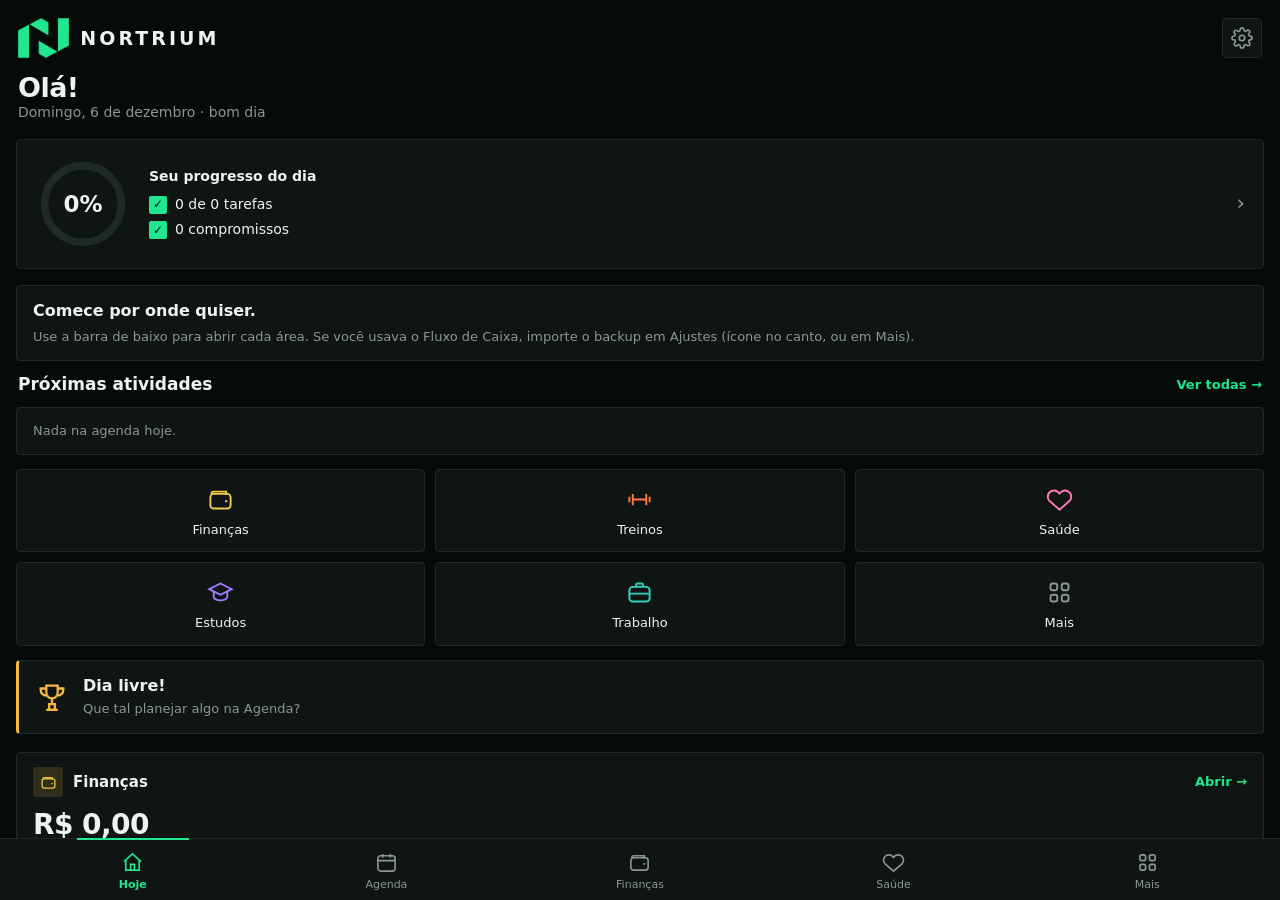
==== index.html @ 20968aa8 "Add files via upload" ====
<!DOCTYPE html>
<html lang="pt-BR">
<head>
<meta charset="utf-8">
<meta http-equiv="Content-Security-Policy" content="default-src 'self' data: gap: blob: https://ssl.gstatic.com 'unsafe-eval'; style-src 'self' 'unsafe-inline'; media-src *; img-src 'self' data: content:;">
<meta name="viewport" content="width=device-width,initial-scale=1,maximum-scale=1,user-scalable=no,viewport-fit=cover">
<meta name="color-scheme" content="light dark">
<title>NORTRIUM</title>
<meta name="theme-color" content="#0A0E0D">
<meta name="mobile-web-app-capable" content="yes">
<meta name="apple-mobile-web-app-capable" content="yes">
<meta name="apple-mobile-web-app-status-bar-style" content="black-translucent">
<meta name="apple-mobile-web-app-title" content="NORTRIUM">
<link rel="manifest" href="manifest.webmanifest">
<link rel="apple-touch-icon" href="icons/apple-touch-icon.png">
<link rel="icon" type="image/png" href="icons/icon-192.png">
<link rel="stylesheet" href="css/app.css">
</head>
<body data-mod="hoje">
<div id="app">
  <header class="top">
    <span class="ti" id="ticon"></span>
    <div class="tt"><small class="wm2">NORTRIUM</small><h1 id="titulo">Hoje</h1></div>
    <button id="cfg" class="ib" aria-label="Ajustes">
      <svg viewBox="0 0 24 24" width="22" height="22" fill="none" stroke="currentColor" stroke-width="1.8" stroke-linecap="round" stroke-linejoin="round"><circle cx="12" cy="12" r="3"/><path d="M19.4 15a1.7 1.7 0 0 0 .3 1.8l.1.1a2 2 0 1 1-2.8 2.8l-.1-.1a1.7 1.7 0 0 0-1.8-.3 1.7 1.7 0 0 0-1 1.5V21a2 2 0 1 1-4 0v-.1a1.7 1.7 0 0 0-1.1-1.5 1.7 1.7 0 0 0-1.8.3l-.1.1a2 2 0 1 1-2.8-2.8l.1-.1a1.7 1.7 0 0 0 .3-1.8 1.7 1.7 0 0 0-1.5-1H3a2 2 0 1 1 0-4h.1a1.7 1.7 0 0 0 1.5-1.1 1.7 1.7 0 0 0-.3-1.8l-.1-.1a2 2 0 1 1 2.8-2.8l.1.1a1.7 1.7 0 0 0 1.8.3H9a1.7 1.7 0 0 0 1-1.5V3a2 2 0 1 1 4 0v.1a1.7 1.7 0 0 0 1 1.5 1.7 1.7 0 0 0 1.8-.3l.1-.1a2 2 0 1 1 2.8 2.8l-.1.1a1.7 1.7 0 0 0-.3 1.8V9a1.7 1.7 0 0 0 1.5 1H21a2 2 0 1 1 0 4h-.1a1.7 1.7 0 0 0-1.5 1z"/></svg>
    </button>
  </header>
  <main id="main"></main>
</div>
<button id="fab" hidden aria-label="Adicionar">+</button>
<nav class="bot" id="nav"></nav>
<input type="file" id="file" accept=".json,application/json" hidden>
<script src="js/core.js"></script>
<script src="js/financas.js"></script>
<script src="js/fin-extras.js"></script>
<script src="js/agenda.js"></script>
<script src="js/treinos.js"></script>
<script src="js/saude.js"></script>
<script src="js/estudos.js"></script>
<script src="js/curso.js"></script>
<script src="js/trabalho.js"></script>
<script src="js/hoje.js"></script>
<script src="js/notificacoes.js"></script>
<script src="js/widget.js"></script>
<script src="js/app.js"></script>
<script src="js/pwa.js"></script>
</body>
</html>
---- css/app.css ----
/* NORTRIUM — visual minimalista: superfícies chapadas, cantos retos, sem degradês nem brilhos */
:root{
  --bg:#F2F6F4;--sf:#FFFFFF;--sf2:#F7FAF8;--ink:#0D1411;--mu:#66756D;--ln:#DCE5E0;--ln2:#E7EEEA;--ok:#0E9F62;--bad:#D6453A;--on:#FFFFFF;
  --g:#0FB36E;
  --warn:#D99A0B;
  --c-hoje:#0FB36E;--c-fin:#B7791F;--c-agenda:#3E7BE0;--c-treino:#E8571F;--c-estudo:#7A56E0;--c-trab:#0D9488;--c-agua:#1B97C9;--c-dieta:#D6457F;
  --cor:var(--g);--mc:var(--cor);--nav:64px;--r:4px;--r2:2px;
}
:root[data-tema="escuro"]{
  --bg:#060A08;--sf:#0E1512;--sf2:#141D19;--ink:#EEF4F0;--mu:#8A988F;--ln:#1E2A25;--ln2:#18221E;--ok:#2FE08F;--bad:#FF6B5E;--on:#04130B;
  --g:#22E58F;
  --warn:#F5B83D;
  --c-hoje:#22E58F;--c-fin:#F2C94C;--c-agenda:#6EA8FF;--c-treino:#FF7A45;--c-estudo:#A07BFF;--c-trab:#2DD4BF;--c-agua:#4CC9F0;--c-dieta:#FF7AB6;
}
/* cada módulo tem a sua cor: --mc (ícones, marcadores) e --cor (destaques: abas, botões, menu) */
body[data-mod="hoje"]{--mc:var(--c-hoje);--cor:var(--c-hoje)}
body[data-mod="fin"]{--mc:var(--c-fin);--cor:var(--c-fin)}
body[data-mod="agenda"]{--mc:var(--c-agenda);--cor:var(--c-agenda)}
body[data-mod="treino"]{--mc:var(--c-treino);--cor:var(--c-treino)}
body[data-mod="treino"][data-area="agua"]{--mc:var(--c-agua);--cor:var(--c-agua)}
body[data-mod="treino"][data-area="dieta"]{--mc:var(--c-dieta);--cor:var(--c-dieta)}
body[data-mod="estudo"]{--mc:var(--c-estudo);--cor:var(--c-estudo)}
body[data-mod="trab"]{--mc:var(--c-trab);--cor:var(--c-trab)}

*{box-sizing:border-box}
html,body{height:100%;margin:0}
body{font:16px/1.4 system-ui,Roboto,"Segoe UI",sans-serif;background:var(--bg);color:var(--ink);-webkit-tap-highlight-color:transparent;overscroll-behavior:none;-webkit-user-select:none;user-select:none}
input,textarea{-webkit-user-select:text;user-select:text}
button{font:inherit;color:inherit;cursor:pointer}
#app{display:flex;flex-direction:column;height:100%}

/* ícones e traços: pontas e quinas retas em todo o app (butt = sem prolongar, seguro para traços tracejados e arcos) */
svg *{stroke-linecap:butt;stroke-linejoin:miter}

/* topo */
.top{display:flex;align-items:center;gap:12px;padding:calc(env(safe-area-inset-top,0px) + 14px) 16px 10px;background:transparent}
.top .ti{width:38px;height:38px;flex:none;display:grid;place-items:center;border-radius:var(--r2);background:color-mix(in srgb,var(--cor) 14%,transparent);color:var(--cor)}
.top .ti svg{width:21px;height:21px;fill:none;stroke:currentColor;stroke-width:1.8}
.top .tt{flex:1;min-width:0}
.top .wm2{display:block;font-size:10px;font-weight:700;letter-spacing:.22em;color:var(--mu);line-height:1;margin-bottom:3px}
.top h1{margin:0;font-size:22px;font-weight:700;letter-spacing:-.01em;line-height:1.15}
.ib{background:var(--sf);border:1px solid var(--ln);width:40px;height:40px;padding:0;display:grid;place-items:center;border-radius:var(--r);color:var(--mu)}
body[data-mod="hoje"] .top{display:none}
main{flex:1;overflow-y:auto;padding:6px 16px calc(var(--nav) + env(safe-area-inset-bottom,0px) + 96px)}
body[data-mod="hoje"] main{padding-top:calc(env(safe-area-inset-top,0px) + 18px)}

/* navegação inferior */
nav.bot{position:fixed;left:0;right:0;bottom:0;display:grid;grid-template-columns:repeat(5,1fr);background:var(--sf);border-top:1px solid var(--ln);border-radius:0;padding:4px 6px calc(env(safe-area-inset-bottom,0px) + 2px);z-index:20}
nav.bot button{position:relative;display:flex;flex-direction:column;align-items:center;gap:3px;padding:8px 0 6px;background:none;border:0;color:var(--mu);font-size:11px}
nav.bot button svg{width:23px;height:23px;fill:none;stroke:currentColor;stroke-width:1.7}
nav.bot button.on{color:var(--cor);font-weight:600}
nav.bot button.on::before{content:"";position:absolute;top:-5px;left:28%;right:28%;height:2px;background:var(--cor)}

#fab{position:fixed;right:18px;bottom:calc(var(--nav) + env(safe-area-inset-bottom,0px) + 18px);width:56px;height:56px;border:0;border-radius:var(--r);background:var(--cor);color:var(--on);font-size:30px;line-height:1;z-index:15}

/* blocos */
.card{background:var(--sf);border:1px solid var(--ln);border-radius:var(--r);padding:14px 16px;margin-bottom:12px}
.card>h3{margin:0 0 8px;font-size:15px;font-weight:700;display:flex;align-items:center;gap:10px}
.card>h3 .ci{width:30px;height:30px;flex:none;display:grid;place-items:center;border-radius:var(--r2);background:color-mix(in srgb,var(--mc) 14%,transparent);color:var(--mc)}
.card>h3 .ci svg{width:17px;height:17px;fill:none;stroke:currentColor;stroke-width:1.8}
.card>h3 a{margin-left:auto;font-size:13px;font-weight:600;color:var(--cor);text-decoration:none}
.card>h3 a::after{content:" →"}
.mu{color:var(--mu)}small,.sm{font-size:13px}
.n{font-variant-numeric:tabular-nums;font-weight:600;white-space:nowrap}
.pos{color:var(--ok)}.neg{color:var(--bad)}
.big{font-size:28px;font-weight:700;letter-spacing:-.02em;font-variant-numeric:tabular-nums}
.empty{padding:18px 4px;color:var(--mu);text-align:center}

/* filtros (chips) */
.seg{display:flex;gap:8px;overflow-x:auto;margin-bottom:14px;padding-bottom:2px;scrollbar-width:none}
.seg::-webkit-scrollbar{display:none}
.seg button{flex:none;padding:8px 16px;border:1px solid var(--ln);border-radius:var(--r2);background:var(--sf);color:var(--mu);font-size:14px}
.seg button.on{background:var(--cor);border-color:var(--cor);color:var(--on);font-weight:700}
.seg.sm button{padding:6px 13px;font-size:13px}

/* listas */
.row{display:flex;align-items:center;gap:12px;padding:11px 0;border-top:1px solid var(--ln2)}
.row:first-child{border-top:0}
.row .t{flex:1;min-width:0}
.row .t b{display:block;font-weight:600;white-space:nowrap;overflow:hidden;text-overflow:ellipsis}
.row .t small{display:block;color:var(--mu);white-space:nowrap;overflow:hidden;text-overflow:ellipsis}
.row.done .t b{text-decoration:line-through;color:var(--mu)}
.row .dot{width:9px;height:9px;flex:none;border-radius:0}
.dia{margin:18px 2px 8px;font-size:13px;font-weight:600;color:var(--mu)}
.ck{width:24px;height:24px;border:1.5px solid var(--mu);border-radius:var(--r2);background:none;flex:none;display:grid;place-items:center;padding:0;color:var(--on)}
.ck.on{background:var(--cor);border-color:var(--cor)}
.ck.on::after{content:"✓";font-size:15px;line-height:1;font-weight:700}

/* resumos, barras */
.sum{display:grid;grid-template-columns:repeat(3,1fr);gap:8px;margin-bottom:12px}
.sum div{background:var(--sf);border:1px solid var(--ln);border-radius:var(--r);padding:10px 11px;min-width:0}
.sum small{display:block;color:var(--mu)}
.sum b{font-size:15px}
.mnav{display:flex;align-items:center;justify-content:space-between;margin-bottom:14px}
.mnav b{font-size:17px}
.mnav button{width:40px;height:40px;border:1px solid var(--ln);border-radius:var(--r);background:var(--sf);font-size:22px;line-height:1}
.bar{height:6px;background:var(--ln);border-radius:0;overflow:hidden;margin-top:8px}
.bar i{display:block;height:100%;border-radius:0;background:var(--cor)}
.bar.over i{background:var(--bad)}

/* calendário */
.cal{display:grid;grid-template-columns:repeat(7,1fr);gap:4px;text-align:center;margin-bottom:8px}
.cal .wd{font-size:12px;color:var(--mu);padding:5px 0}
.cal .d{aspect-ratio:1/1;border:0;border-radius:var(--r2);background:none;display:flex;flex-direction:column;align-items:center;justify-content:center;gap:3px;padding:0;font-variant-numeric:tabular-nums}
.cal .d.out{color:var(--mu);opacity:.4}
.cal .d.hoje{outline:1.5px solid var(--cor);outline-offset:-1.5px}
.cal .d.sel{background:var(--cor);color:var(--on);font-weight:700}
.dots{display:flex;gap:2px;height:5px}
.dots i{width:5px;height:5px;border-radius:0}

/* janelas */
.ov{position:fixed;inset:0;background:rgba(0,0,0,.6);z-index:50;display:flex;align-items:flex-end}
.ov.mid{align-items:center;justify-content:center;padding:24px;z-index:70}
.sheet{background:var(--sf);width:100%;max-height:92%;border-radius:0;border-top:1px solid var(--ln);display:flex;flex-direction:column}
.sheet.full{height:100%;max-height:100%;border-top:0}
.sheet-h{display:flex;align-items:center;justify-content:space-between;padding:12px 10px 8px 20px}
.sheet:not(.full) .sheet-h::before{content:"";position:absolute;left:50%;top:8px;width:36px;height:3px;margin-left:-18px;border-radius:0;background:var(--ln)}
.sheet{position:relative}
.sheet.full .sheet-h{padding-top:calc(env(safe-area-inset-top,0px) + 8px);border-bottom:1px solid var(--ln)}
.sheet-h b{font-size:18px}
.sheet-h .x{background:none;border:0;font-size:28px;line-height:1;padding:6px 12px;color:var(--mu)}
.sheet-b{overflow-y:auto;padding:10px 18px calc(env(safe-area-inset-bottom,0px) + 22px)}
.dlg{background:var(--sf);border:1px solid var(--ln);border-radius:var(--r);padding:20px;width:100%;max-width:340px}
.dlg p{margin:0 0 18px}
.dbtn{display:flex;gap:8px;justify-content:flex-end;flex-wrap:wrap}

/* formulários */
.f{display:block;margin-bottom:12px}
.f>span{display:block;font-size:13px;color:var(--mu);margin-bottom:5px}
input,select,textarea{width:100%;font:inherit;padding:10px 14px;border:1px solid var(--ln);border-radius:var(--r);background:var(--sf2);color:var(--ink);min-height:46px}
input:focus,select:focus,textarea:focus{outline:1px solid var(--cor);outline-offset:-1px;border-color:var(--cor)}
textarea{min-height:110px;resize:vertical}
input[type=checkbox]{width:auto;min-height:0}
.g2{display:grid;grid-template-columns:1fr 1fr;gap:10px}
.btn{padding:11px 18px;border:1px solid var(--cor);border-radius:var(--r);background:var(--cor);color:var(--on);font-weight:700}
.btn.sec{background:var(--sf2);color:var(--ink);border-color:var(--ln);font-weight:600}
.btn.bad{background:var(--bad);border-color:var(--bad);color:#fff}
.btn.block{width:100%;padding:14px}
.btn:disabled{opacity:.5}
.acts{display:flex;gap:10px;justify-content:flex-end;margin-top:6px}
.acts .btn:last-child{flex:1}
.tg{display:grid;grid-template-columns:1fr 1fr;border:1px solid var(--ln);border-radius:var(--r);overflow:hidden;margin-bottom:12px;background:var(--sf2)}
.tg button{padding:11px;background:none;border:0;color:var(--mu)}
.tg button.on{background:var(--cor);color:var(--on);font-weight:700}
.tg button.on.s{background:var(--bad);color:#fff}
.dias{display:flex;gap:6px;margin-bottom:12px}
.dias label{flex:1;text-align:center}
.dias input{display:none}
.dias span{display:block;padding:10px 0;border:1px solid var(--ln);border-radius:var(--r2);background:var(--sf2);font-size:13px}
.dias input:checked+span{background:var(--cor);color:var(--on);border-color:var(--cor);font-weight:700}
.hint{font-size:12.5px;color:var(--mu);margin:-6px 0 12px}
[hidden]{display:none!important}
.gr{display:flex;gap:4px;height:96px}
.gr>div{flex:1;display:flex;align-items:flex-end;min-width:0}
.gr i{display:block;width:100%;background:var(--cor);border-radius:0;min-height:2px}
.gl{display:flex;gap:4px;margin-top:5px}
.gl span{flex:1;min-width:0;text-align:center;font-size:10px;color:var(--mu);white-space:nowrap}
.heat{display:grid;grid-template-columns:repeat(7,1fr);gap:4px}
.heat b{font-size:10.5px;font-weight:400;color:var(--mu);text-align:center}
.heat i{display:block;aspect-ratio:1/1;border-radius:0;background:var(--ln)}
.chk{display:flex;align-items:center;gap:10px;padding:10px 0;border-top:1px solid var(--ln2)}
.chk:first-child{border-top:0}
.chk input{width:20px;height:20px;flex:none}

/* treinos */
.set{display:grid;grid-template-columns:28px 1fr 1fr 40px;gap:8px;align-items:center;margin-bottom:6px}
.set input{text-align:center;padding:8px}
.set>span{color:var(--mu);text-align:center}
.ex{margin-bottom:18px}
.ex h4{margin:0 0 6px;font-size:16px}
.cron{font-variant-numeric:tabular-nums;font-weight:700}
.set.hd{margin-bottom:2px}.set.hd span{font-size:11px;color:var(--mu)}
.set .aq{width:30px;height:30px;min-height:0;padding:0;border:1px solid var(--ln);border-radius:var(--r2);background:none;color:var(--mu);font-size:13px;font-variant-numeric:tabular-nums}
.set .aq.on{border-color:var(--cor);color:var(--cor);font-weight:700}
.rest{position:sticky;top:-1px;z-index:3;display:flex;align-items:center;gap:8px;background:var(--cor);color:var(--on);border-radius:var(--r);padding:10px 14px;margin-bottom:12px}
.rest[hidden]{display:none}
.rest .cron{font-size:24px;flex:1}
.rest button{background:var(--on);color:var(--cor);border:0;border-radius:var(--r2);padding:8px 12px;font-weight:700}
.run{display:flex;align-items:center;justify-content:space-between;background:var(--cor);color:var(--on);border-radius:var(--r);padding:14px 16px;margin-bottom:12px}
.run .cron{font-size:22px}
.run button{background:var(--on);color:var(--cor);border:0;border-radius:var(--r2);padding:9px 16px;font-weight:700}
.exb{display:flex;flex-wrap:wrap;gap:8px;margin-top:8px}
.exb .btn{padding:7px 14px;font-size:14px}

/* avisos e bloqueio */
.toast{position:fixed;left:16px;right:16px;bottom:calc(var(--nav) + env(safe-area-inset-bottom,0px) + 86px);z-index:80;background:var(--ink);color:var(--bg);border-radius:var(--r);padding:13px 16px;display:flex;justify-content:space-between;align-items:center;gap:10px}
.toast button{background:none;border:0;color:inherit;font-weight:700;text-decoration:underline}
.lock{position:fixed;inset:0;z-index:100;background:var(--bg);display:grid;place-items:center;padding:24px}
.lock div{width:100%;max-width:320px;text-align:center}
.lock input{text-align:center;font-size:24px;letter-spacing:.3em;margin:14px 0}

/* interruptor */
.sw{display:flex;align-items:center;justify-content:space-between;gap:12px;padding:12px 0;border-top:1px solid var(--ln2)}
.sw:first-child{border-top:0}
.sw input,input.swi{-webkit-appearance:none;appearance:none;flex:none;width:44px;height:24px;min-height:0;padding:0;border:1px solid var(--ln);border-radius:var(--r2);background:var(--ln);position:relative;transition:background .2s}
.sw input::after,input.swi::after{content:"";position:absolute;top:2px;left:2px;width:18px;height:18px;border-radius:1px;background:var(--mu);transition:left .2s}
.sw input:checked,input.swi:checked{border-color:var(--cor);background:var(--cor)}
.sw input:checked::after,input.swi:checked::after{left:22px;background:var(--on)}

@media (prefers-reduced-motion:reduce){*{animation:none!important;transition:none!important}}

/* editor de avisos */
.avs{margin-bottom:6px}
.av{display:flex;flex-wrap:wrap;align-items:center;gap:6px 8px;padding:8px 0;border-top:1px solid var(--ln2)}
.av:first-child{border-top:0}
.av input,.av select{width:auto;min-height:40px;padding:6px 10px}
.av input[type=number]{width:64px;text-align:center}
.av .rm{margin-left:auto;background:none;border:0;font-size:22px;line-height:1;color:var(--mu);padding:4px 10px}
#cadaw .f{margin-bottom:12px}

/* curso: boletim e fluxograma */
.pill{display:inline-block;padding:3px 10px;border-radius:var(--r2);font-size:12px;font-weight:600;color:var(--on);white-space:nowrap}
.card>h3 .pill{margin-left:8px}
.fx{overflow:auto;border:1px solid var(--ln);border-radius:var(--r);margin-bottom:12px;-webkit-overflow-scrolling:touch;max-height:70vh}
.fx .ph{position:absolute;top:0;height:24px;display:flex;align-items:center;justify-content:center;font-size:12px;font-weight:600;color:var(--mu);border-bottom:1px solid var(--ln)}
.nd{position:absolute;display:flex;flex-direction:column;justify-content:space-between;text-align:left;padding:6px 8px;border:1.5px solid var(--ln);border-radius:var(--r2);background:var(--sf);color:var(--ink);overflow:hidden}
.nd b{font-size:12px;line-height:1.2;font-weight:600;display:-webkit-box;-webkit-line-clamp:3;-webkit-box-orient:vertical;overflow:hidden}
.nd small{font-size:11px;opacity:.8;white-space:nowrap;overflow:hidden;text-overflow:ellipsis}
.nd.aprovada{background:var(--ok);border-color:var(--ok);color:var(--on)}
.nd.dispensada{border-color:var(--ok);color:var(--ok)}
.nd.cursando{background:var(--cor);border-color:var(--cor);color:var(--on)}
.nd.reprovada{background:var(--bad);border-color:var(--bad);color:var(--on)}
.nd.livre{border-color:var(--ink)}
.nd.bloq{border-style:dashed;color:var(--mu)}
.nd.trancada{border-color:var(--mu);color:var(--mu);text-decoration:line-through}
.nd.dim{opacity:.3}
.nd.sel{outline:3px solid var(--ink);outline-offset:1px;z-index:2}
.fx svg path{fill:none;stroke-width:2}
.fx svg .lp{stroke:var(--ink)}.fx svg .lq{stroke:var(--c-agenda);stroke-dasharray:5 4}
.fx svg .hd{fill:currentColor;stroke:none}.fx svg .lp.hd{fill:var(--ink)}.fx svg .lq.hd{fill:var(--c-agenda)}
.leg{display:flex;flex-wrap:wrap;gap:6px 14px;font-size:12px;color:var(--mu)}
.leg span{display:flex;align-items:center;gap:5px}
.leg .nd{position:static;display:inline-block;width:12px;height:12px;padding:0;border-radius:var(--r2)}

/* ====== TELA HOJE ====== */
.brand{display:flex;align-items:center;justify-content:space-between;gap:12px;margin:0 2px 14px}
.logo{display:flex;align-items:center;gap:11px;height:40px;max-width:80%}
.logo .wm{font-size:19px;font-weight:700;letter-spacing:.16em;color:var(--ink);line-height:1}
.logo .lg{display:block;height:100%;aspect-ratio:1.2826;background:var(--g);-webkit-mask:url(../img/logo.png) center/contain no-repeat;mask:url(../img/logo.png) center/contain no-repeat}
.logo.vazio{width:40px;border:1px dashed var(--ln)}
.hi{display:flex;align-items:center;gap:12px;margin:0 2px 16px}
.hi .tx{flex:1;min-width:0}
.hi .mu{font-size:14px}
.hi .nome{font-size:27px;font-weight:800;letter-spacing:-.02em;line-height:1.15}
.prog{display:flex;align-items:center;gap:18px;width:100%;text-align:left;padding:16px 18px;margin-bottom:16px;border-radius:var(--r);border:1px solid var(--ln);background:var(--sf);color:var(--ink)}
.ring{position:relative;width:96px;height:96px;flex:none}
.ring svg{width:100%;height:100%;transform:rotate(-90deg)}
.ring circle{fill:none;stroke-width:8;stroke-linecap:butt}
.ring .bg{stroke:var(--ln)}
.ring .fg{stroke:var(--cor);transition:stroke-dashoffset .6s}
.ring b{position:absolute;inset:0;display:grid;place-items:center;font-size:23px;font-weight:800}
.prog .tx{flex:1;min-width:0}
.prog .tt{font-size:14px;font-weight:600;margin-bottom:8px}
.prog .li{display:flex;align-items:center;gap:8px;font-size:14px;margin-top:6px}
.prog .li i{width:18px;height:18px;border-radius:var(--r2);background:var(--cor);color:var(--on);display:grid;place-items:center;font-style:normal;font-size:12px;font-weight:800;flex:none}
.prog .go{color:var(--mu);font-size:22px}
.sech{display:flex;align-items:center;justify-content:space-between;margin:6px 2px 10px}
.sech b{font-size:17px}
.sech a{font-size:13px;font-weight:600;color:var(--cor);text-decoration:none}
.ativ{display:flex;align-items:center;gap:12px;padding:12px 14px;margin-bottom:8px;border-radius:var(--r);border:1px solid var(--ln);border-left:3px solid var(--mc);background:var(--sf)}
.ativ .hr{width:44px;flex:none;font-size:14px;font-weight:600;color:var(--mu);font-variant-numeric:tabular-nums}
.ativ .ic{width:34px;height:34px;flex:none;display:grid;place-items:center;border-radius:var(--r2);background:color-mix(in srgb,var(--mc) 14%,transparent);color:var(--mc)}
.ativ .ic svg{width:19px;height:19px;fill:none;stroke:currentColor;stroke-width:1.8}
.ativ .t{flex:1;min-width:0}
.ativ .t b{display:block;font-weight:600;white-space:nowrap;overflow:hidden;text-overflow:ellipsis}
.ativ .t small{display:block;color:var(--mc);white-space:nowrap;overflow:hidden;text-overflow:ellipsis}
.ativ.done .t b{text-decoration:line-through;color:var(--mu)}
.qa{display:grid;grid-template-columns:repeat(3,1fr);gap:10px;margin:14px 0}
.qa button{display:flex;flex-direction:column;align-items:center;gap:8px;padding:16px 4px 12px;border-radius:var(--r);border:1px solid var(--ln);background:var(--sf);font-size:13px;font-weight:500}
.qa button svg{width:27px;height:27px;fill:none;stroke:var(--mc);stroke-width:1.7}
.banner{display:flex;align-items:center;gap:14px;padding:14px 16px;margin-bottom:18px;border-radius:var(--r);border:1px solid var(--ln);border-left:3px solid var(--warn);background:var(--sf)}
.banner svg{width:34px;height:34px;flex:none;fill:none;stroke:var(--warn);stroke-width:1.6}
.banner b{display:block}
.banner small{color:var(--mu)}

/* ====== "MAIS" ====== */
.mais{display:grid;grid-template-columns:repeat(3,1fr);gap:10px;padding-top:6px}
.mais button{display:flex;flex-direction:column;align-items:center;gap:8px;padding:16px 4px 12px;border-radius:var(--r);border:1px solid var(--ln);background:var(--sf);font-size:13px}
.mais button svg{width:27px;height:27px;fill:none;stroke:var(--mc);stroke-width:1.7}

/* ====== FINANÇAS: saldo em destaque ====== */
.hero{padding:16px 18px;margin-bottom:14px;border-radius:var(--r);border:1px solid var(--ln);background:var(--sf)}
.hero small{color:var(--mu)}
.hero .big{font-size:32px;margin-top:2px}
.card.mod{border-left:3px solid var(--cor)}

/* WebViews antigos sem color-mix: cores sólidas de reserva */
@supports not (background:color-mix(in srgb,red,blue)){
  .top .ti,.card>h3 .ci,.ativ .ic{background:var(--ln)}
}

/* ====== GRÁFICOS ====== */
.hero .gfx{margin:10px -4px 4px}
.hero .pills{margin:6px 0 0;justify-content:space-between}
.hero .pills button{flex:1;padding:6px 0;text-align:center}
.sum small.pos,.sum small.neg{display:block;margin-top:2px;font-size:12px}
.cats{display:flex;align-items:center;gap:16px}
.leg2{flex:1;min-width:0}
.leg2>div{display:flex;align-items:center;gap:8px;padding:4px 0;font-size:14px}
.leg2 i{width:9px;height:9px;border-radius:0;flex:none}
.leg2 span{flex:1;min-width:0;white-space:nowrap;overflow:hidden;text-overflow:ellipsis}
.leg2 b{font-variant-numeric:tabular-nums;color:var(--mu);font-weight:600}
.rcard{display:flex;align-items:center;gap:16px}
.rcard .rtx{flex:1;min-width:0}
.rcard .ring{width:92px;height:92px}
.gr.mini{height:52px}
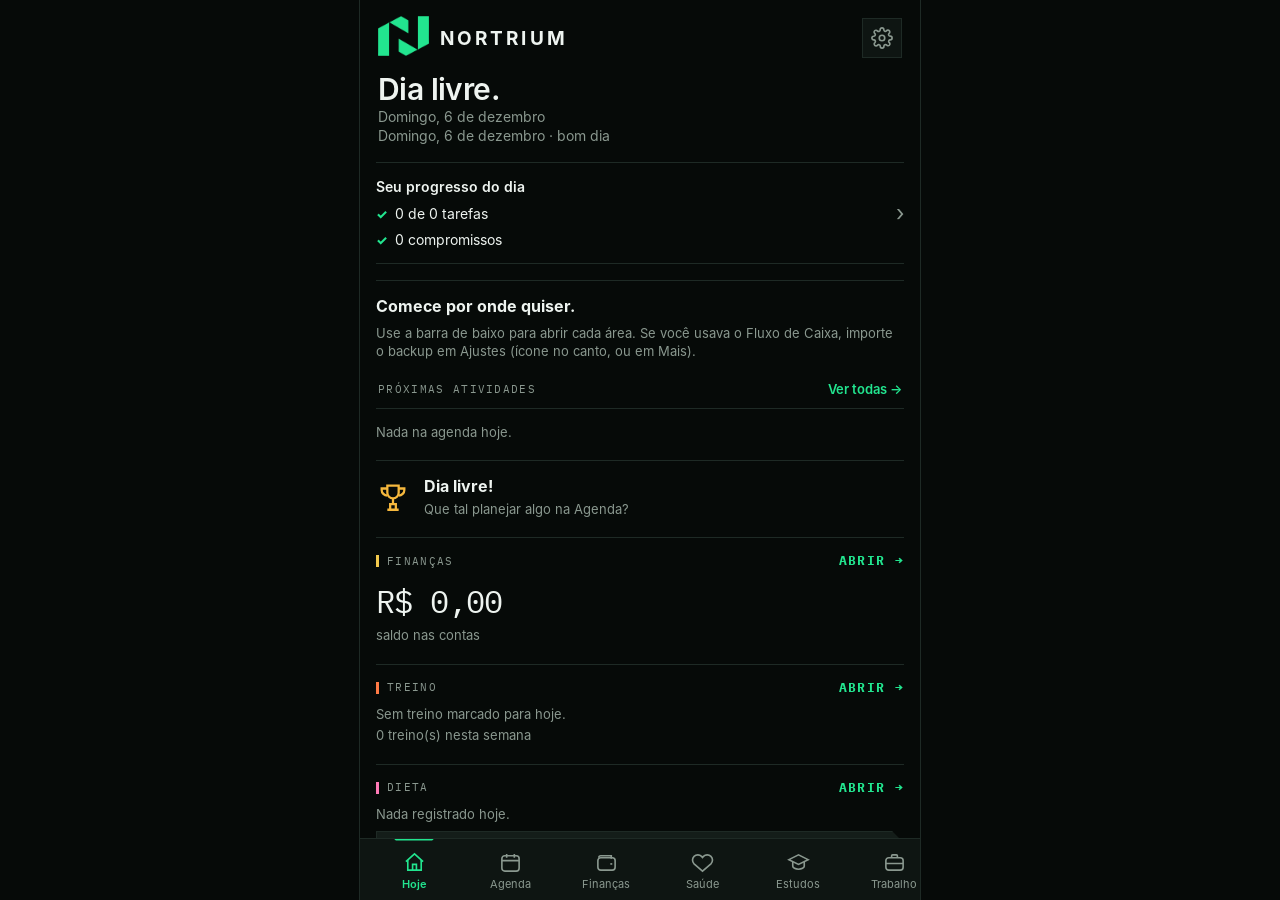
==== commit d951963d: "Add files via upload" ====
--- a/index.html
+++ b/index.html
@@ -2,21 +2,29 @@
 <html lang="pt-BR">
 <head>
 <meta charset="utf-8">
-<meta http-equiv="Content-Security-Policy" content="default-src 'self' data: gap: blob: https://ssl.gstatic.com 'unsafe-eval'; style-src 'self' 'unsafe-inline'; media-src *; img-src 'self' data: content:;">
+<meta http-equiv="Content-Security-Policy" content="default-src 'self' data: blob: https://ssl.gstatic.com 'unsafe-eval'; style-src 'self' 'unsafe-inline'; media-src *; img-src 'self' data: content:; connect-src 'self' data: blob: gap: https://script.google.com https://script.googleusercontent.com https://*.googleusercontent.com;; worker-src 'self'; manifest-src 'self'">
 <meta name="viewport" content="width=device-width,initial-scale=1,maximum-scale=1,user-scalable=no,viewport-fit=cover">
 <meta name="color-scheme" content="light dark">
 <title>NORTRIUM</title>
-<meta name="theme-color" content="#0A0E0D">
-<meta name="mobile-web-app-capable" content="yes">
+<link rel="stylesheet" href="css/app.css">
+<link rel="stylesheet" href="css/estilos.css">
+<link rel="stylesheet" href="css/pwa.css">
+<link rel="manifest" href="manifest.webmanifest">
+<meta name="theme-color" content="#0D0F0F">
 <meta name="apple-mobile-web-app-capable" content="yes">
 <meta name="apple-mobile-web-app-status-bar-style" content="black-translucent">
 <meta name="apple-mobile-web-app-title" content="NORTRIUM">
-<link rel="manifest" href="manifest.webmanifest">
+<link rel="icon" href="icons/favicon-32.png">
 <link rel="apple-touch-icon" href="icons/apple-touch-icon.png">
-<link rel="icon" type="image/png" href="icons/icon-192.png">
-<link rel="stylesheet" href="css/app.css">
+<style>
+#intro{position:fixed;inset:0;z-index:99999;background:#0D0F0F;display:flex;align-items:center;justify-content:center;transition:opacity .35s ease}
+#intro.sai{opacity:0;pointer-events:none}
+#intro video{width:100%;height:100%;object-fit:contain;background:#0D0F0F}
+</style>
 </head>
 <body data-mod="hoje">
+<div id="intro" aria-hidden="true"><video id="introv" src="video/intro.mp4" muted playsinline preload="auto"></video></div>
+<script src="js/intro.js"></script>
 <div id="app">
   <header class="top">
     <span class="ti" id="ticon"></span>
@@ -31,6 +39,7 @@
 <nav class="bot" id="nav"></nav>
 <input type="file" id="file" accept=".json,application/json" hidden>
 <script src="js/core.js"></script>
+<script src="js/pwa-stubs.js"></script>
 <script src="js/financas.js"></script>
 <script src="js/fin-extras.js"></script>
 <script src="js/agenda.js"></script>
@@ -40,9 +49,8 @@
 <script src="js/curso.js"></script>
 <script src="js/trabalho.js"></script>
 <script src="js/hoje.js"></script>
-<script src="js/notificacoes.js"></script>
-<script src="js/widget.js"></script>
+<script src="js/nuvem.js"></script>
 <script src="js/app.js"></script>
-<script src="js/pwa.js"></script>
+<script src="js/pwa-init.js"></script>
 </body>
 </html>
--- a/css/app.css
+++ b/css/app.css
@@ -3,14 +3,14 @@
   --bg:#F2F6F4;--sf:#FFFFFF;--sf2:#F7FAF8;--ink:#0D1411;--mu:#66756D;--ln:#DCE5E0;--ln2:#E7EEEA;--ok:#0E9F62;--bad:#D6453A;--on:#FFFFFF;
   --g:#0FB36E;
   --warn:#D99A0B;
-  --c-hoje:#0FB36E;--c-fin:#B7791F;--c-agenda:#3E7BE0;--c-treino:#E8571F;--c-estudo:#7A56E0;--c-trab:#0D9488;--c-agua:#1B97C9;--c-dieta:#D6457F;
+  --c-hoje:#0FB36E;--c-fin:#B7791F;--c-agenda:#3E7BE0;--c-treino:#E8571F;--c-estudo:#7A56E0;--c-trab:#0D9488;--c-agua:#1B97C9;--c-dieta:#D6457F;--c-relogio:#8B5CF6;
   --cor:var(--g);--mc:var(--cor);--nav:64px;--r:4px;--r2:2px;
 }
 :root[data-tema="escuro"]{
   --bg:#060A08;--sf:#0E1512;--sf2:#141D19;--ink:#EEF4F0;--mu:#8A988F;--ln:#1E2A25;--ln2:#18221E;--ok:#2FE08F;--bad:#FF6B5E;--on:#04130B;
   --g:#22E58F;
   --warn:#F5B83D;
-  --c-hoje:#22E58F;--c-fin:#F2C94C;--c-agenda:#6EA8FF;--c-treino:#FF7A45;--c-estudo:#A07BFF;--c-trab:#2DD4BF;--c-agua:#4CC9F0;--c-dieta:#FF7AB6;
+  --c-hoje:#22E58F;--c-fin:#F2C94C;--c-agenda:#6EA8FF;--c-treino:#FF7A45;--c-estudo:#A07BFF;--c-trab:#2DD4BF;--c-agua:#4CC9F0;--c-dieta:#FF7AB6;--c-relogio:#A78BFA;
 }
 /* cada módulo tem a sua cor: --mc (ícones, marcadores) e --cor (destaques: abas, botões, menu) */
 body[data-mod="hoje"]{--mc:var(--c-hoje);--cor:var(--c-hoje)}
@@ -19,6 +19,7 @@
 body[data-mod="treino"]{--mc:var(--c-treino);--cor:var(--c-treino)}
 body[data-mod="treino"][data-area="agua"]{--mc:var(--c-agua);--cor:var(--c-agua)}
 body[data-mod="treino"][data-area="dieta"]{--mc:var(--c-dieta);--cor:var(--c-dieta)}
+body[data-mod="treino"][data-area="relogio"]{--mc:var(--c-relogio);--cor:var(--c-relogio)}
 body[data-mod="estudo"]{--mc:var(--c-estudo);--cor:var(--c-estudo)}
 body[data-mod="trab"]{--mc:var(--c-trab);--cor:var(--c-trab)}
 
@@ -304,3 +305,31 @@
 .rcard .rtx{flex:1;min-width:0}
 .rcard .ring{width:92px;height:92px}
 .gr.mini{height:52px}
+
+/* navegação inferior rolável (sem "Mais") */
+nav.bot{display:flex;overflow-x:auto;overflow-y:hidden;scroll-snap-type:x proximity;-webkit-overflow-scrolling:touch;scrollbar-width:none;overscroll-behavior-x:contain}
+nav.bot::-webkit-scrollbar{display:none}
+nav.bot button{flex:0 0 22%;scroll-snap-align:center}
+@media(min-width:600px){nav.bot button{flex:1 0 96px}}
+
+/* dashboard da tela inicial */
+.dash{margin:14px 0 4px}
+.kpis{display:grid;grid-template-columns:repeat(2,1fr);gap:10px;margin-bottom:12px}
+.kpi{display:flex;flex-direction:column;gap:2px;text-align:left;padding:12px 14px;border-radius:var(--r);border:1px solid var(--ln);border-left:3px solid var(--mc);background:var(--sf);color:inherit;min-width:0}
+.kpi:last-child:nth-child(odd){grid-column:1/-1}
+.kpi small{color:var(--mu);font-size:12px;overflow:hidden;text-overflow:ellipsis;white-space:nowrap}
+.kpi b{font-size:20px;font-weight:700;letter-spacing:-.01em;font-variant-numeric:tabular-nums;overflow:hidden;text-overflow:ellipsis;white-space:nowrap}
+.kpi .bar,.crow .bar{height:5px;border-radius:3px;background:var(--ln);overflow:hidden;margin-top:6px}
+.kpi .bar i,.crow .bar i{display:block;height:100%;background:var(--mc);border-radius:3px}
+.crow{padding:7px 0}.crow b{display:block;font-size:14px}.crow small{color:var(--mu);font-size:12px}
+.crow .bar.red i{background:var(--c-treino)}
+.dst{display:flex;gap:10px;align-items:flex-start;padding:6px 0;font-size:14px;line-height:1.35}
+.dst i{flex:none;width:8px;height:8px;border-radius:50%;margin-top:6px}
+.lg{display:flex;gap:14px;font-size:12px;color:var(--mu);margin-bottom:4px}
+.lg i{display:inline-block;width:9px;height:9px;border-radius:3px;margin-right:5px}
+.mh{display:flex;justify-content:space-between;align-items:baseline;font-size:13px;font-weight:600;margin:10px 0 2px}
+.mh small{font-weight:400;font-size:12px}
+.heat{display:grid;grid-template-columns:repeat(7,1fr);gap:5px}
+.heat .hd{font-style:normal;font-size:11px;color:var(--mu);text-align:center}
+.heat .hc{aspect-ratio:1;border-radius:6px}
+.heat .hc.hj{outline:2px solid var(--c-hoje);outline-offset:1px}
--- a/css/estilos.css
+++ b/css/estilos.css
@@ -0,0 +1,106 @@
+/* NORTRIUM — estilos visuais (Ajustes > Estilo visual). Vêm depois do app.css e só mudam forma, fonte e navegação.
+   html[data-estilo] = editorial | facetado | suave. As cores continuam vindo do tema (escuro/claro) e de cada módulo. */
+@font-face{font-family:"NT Sans";font-weight:400;font-display:swap;src:url(../fonts/inter-Regular.woff) format("woff")}
+@font-face{font-family:"NT Sans";font-weight:500;font-display:swap;src:url(../fonts/inter-Medium.woff) format("woff")}
+@font-face{font-family:"NT Sans";font-weight:600;font-display:swap;src:url(../fonts/inter-SemiBold.woff) format("woff")}
+@font-face{font-family:"NT Sans";font-weight:700;font-display:swap;src:url(../fonts/inter-Bold.woff) format("woff")}
+@font-face{font-family:"NT Sans";font-weight:800;font-display:swap;src:url(../fonts/inter-ExtraBold.woff) format("woff")}
+@font-face{font-family:"NT Mono";font-weight:400 500;font-display:swap;src:url(../fonts/plexmono-Regular.woff) format("woff")}
+@font-face{font-family:"NT Mono";font-weight:600 800;font-display:swap;src:url(../fonts/plexmono-Bold.woff) format("woff")}
+html{--fs:"NT Sans",system-ui,Roboto,"Segoe UI",sans-serif;--fm:"NT Mono",ui-monospace,Menlo,Consolas,monospace;--cut:14px}
+body{font-family:var(--fs)}
+button,input,select,textarea{font-family:inherit}
+
+/* ---------- peças novas (valem para todos os estilos) ---------- */
+.tl{margin:2px 0 16px}
+.tl .trk{position:relative;height:40px;border-bottom:1px solid var(--ln)}
+.tl .trk i{position:absolute;top:12px;height:28px;min-width:6px;background:var(--mc)}
+.tl .trk i.f{background:var(--ln)}
+.tl .now{position:absolute;top:8px;bottom:-1px;width:2px;background:var(--g)}
+.tl .nl{position:absolute;top:-3px;font-size:10.5px;font-weight:700;color:var(--g);font-variant-numeric:tabular-nums}
+.tl .hs{display:flex;justify-content:space-between;margin-top:6px;font-size:10.5px;color:var(--mu);font-variant-numeric:tabular-nums}
+.estilos{display:grid;gap:8px;margin-bottom:6px}
+.estilos button{display:flex;flex-direction:column;align-items:flex-start;gap:2px;text-align:left;padding:12px 14px;border:1px solid var(--ln);background:var(--sf2);color:var(--ink);border-radius:var(--r)}
+.estilos button small{color:var(--mu);font-size:12.5px}
+.estilos button.on{border-color:var(--cor);outline:1px solid var(--cor);outline-offset:-2px}
+.estilos button.on b::after{content:"  ✓";color:var(--cor)}
+.foco .fh{font-size:11px;letter-spacing:.12em;text-transform:uppercase;color:var(--mu)}
+.foco h2{margin:4px 0 2px;font-size:30px;line-height:1.1;letter-spacing:-.02em}
+.foco .ls{margin:14px 0 6px}
+.foco .ls>div{display:flex;gap:12px;padding:9px 0;border-top:1px solid var(--ln2);color:var(--mu);font-variant-numeric:tabular-nums}
+.foco .ls>div.cur{color:var(--cor);font-weight:600}
+.foco .cl{margin-top:16px;font-size:11px;letter-spacing:.12em;text-transform:uppercase;color:var(--mu)}
+.foco .st{display:flex;align-items:center;justify-content:space-between;margin-top:6px}
+.foco .st .v{font-size:54px;font-weight:600;letter-spacing:-.04em;line-height:1;font-variant-numeric:tabular-nums}
+.foco .st .v small{font-size:16px;color:var(--mu);letter-spacing:0;font-weight:400}
+.foco .st button{width:60px;height:60px;padding:0;border:1px solid var(--ln);background:var(--sf2);color:var(--ink);font-size:28px;line-height:1;border-radius:var(--r)}
+.foco .go{position:sticky;bottom:0;z-index:2;margin:18px 0 10px;padding:8px 0;background:var(--sf)}
+.foco .go .btn{padding:18px;font-size:16px}
+.foco .exb .btn{padding:9px 14px}
+
+/* ============ EDITORIAL: linhas finas, números em fonte técnica ============ */
+html[data-estilo="editorial"]{--r:0px;--r2:0px}
+[data-estilo="editorial"] .big,[data-estilo="editorial"] .kpi b,[data-estilo="editorial"] .cron,[data-estilo="editorial"] .sum b,[data-estilo="editorial"] .n,
+[data-estilo="editorial"] .ativ .hr,[data-estilo="editorial"] .ring b,[data-estilo="editorial"] .foco .st .v,[data-estilo="editorial"] .tl .hs,[data-estilo="editorial"] .tl .nl{font-family:var(--fm);font-weight:500;letter-spacing:-.03em}
+[data-estilo="editorial"] .big{font-size:32px;font-weight:500}
+[data-estilo="editorial"] .hi .nome{font-size:30px;font-weight:600;letter-spacing:-.02em}
+[data-estilo="editorial"] .card,[data-estilo="editorial"] .hero,[data-estilo="editorial"] .sum div,[data-estilo="editorial"] .banner{background:transparent;border:0;border-top:1px solid var(--ln);padding:14px 0;margin-bottom:4px}
+[data-estilo="editorial"] .sum div{padding:10px 8px 10px 0}
+[data-estilo="editorial"] .card>h3{font-size:11px;font-weight:500;letter-spacing:.12em;text-transform:uppercase;color:var(--mu);font-family:var(--fm)}
+[data-estilo="editorial"] .card>h3 .ci{display:none}
+[data-estilo="editorial"] .card>h3::before{content:"";width:3px;height:12px;background:var(--mc);flex:none;margin-right:-2px}
+[data-estilo="editorial"] .card.mod{border-left:0}
+[data-estilo="editorial"] .prog{background:none;border:0;border-top:1px solid var(--ln);border-bottom:1px solid var(--ln);padding:14px 0}
+[data-estilo="editorial"] .prog .ring{display:none}
+[data-estilo="editorial"] .prog .li i{background:none;color:var(--cor);width:auto;font-size:13px}
+[data-estilo="editorial"] .kpis{gap:0;border-bottom:1px solid var(--ln)}
+[data-estilo="editorial"] .kpi{background:none;border:0;border-top:1px solid var(--ln);padding:12px 10px 12px 0}
+[data-estilo="editorial"] .kpi:nth-child(even){border-left:1px solid var(--ln);padding-left:12px}
+[data-estilo="editorial"] .kpi small:first-child{font-family:var(--fm);font-size:10.5px;letter-spacing:.1em;text-transform:uppercase}
+[data-estilo="editorial"] .kpi .bar,[data-estilo="editorial"] .bar{height:3px;border-radius:0}
+[data-estilo="editorial"] .kpi .bar i,[data-estilo="editorial"] .crow .bar i{border-radius:0}
+[data-estilo="editorial"] .ativ{background:none;border:0;border-top:1px solid var(--ln);border-left:3px solid var(--mc);padding:12px 12px;margin:0}
+[data-estilo="editorial"] .ativ .ic{display:none}
+[data-estilo="editorial"] .sech b,[data-estilo="editorial"] .dia{font-family:var(--fm);font-size:11px;font-weight:500;letter-spacing:.12em;text-transform:uppercase;color:var(--mu)}
+[data-estilo="editorial"] .top .ti{background:none}
+[data-estilo="editorial"] .top h1{font-weight:600}
+[data-estilo="editorial"] .seg{gap:20px;border-bottom:1px solid var(--ln);margin-bottom:14px}
+[data-estilo="editorial"] .seg button{border:0;border-bottom:2px solid transparent;background:none;padding:10px 2px;color:var(--mu)}
+[data-estilo="editorial"] .seg button.on{background:none;color:var(--cor);border-bottom-color:var(--cor)}
+[data-estilo="editorial"] .btn,[data-estilo="editorial"] #fab{clip-path:polygon(0 0,calc(100% - 12px) 0,100% 12px,100% 100%,0 100%)}
+[data-estilo="editorial"] nav.bot button.on::before{height:3px;clip-path:polygon(0 0,100% 0,calc(100% - 3px) 100%,3px 100%)}
+[data-estilo="editorial"] .tl .trk i{border-radius:0}
+
+/* ============ FACETADO: escuro e geométrico, canto cortado como o logo ============ */
+html[data-estilo="facetado"]{--r:0px;--r2:0px}
+[data-estilo="facetado"] .card,[data-estilo="facetado"] .kpi,[data-estilo="facetado"] .hero,[data-estilo="facetado"] .prog,[data-estilo="facetado"] .sum div,[data-estilo="facetado"] .run,[data-estilo="facetado"] .banner,[data-estilo="facetado"] .ativ{border:0;clip-path:polygon(0 0,calc(100% - var(--cut)) 0,100% var(--cut),100% 100%,0 100%)}
+[data-estilo="facetado"] .kpi,[data-estilo="facetado"] .ativ{border-left:3px solid var(--mc)}
+[data-estilo="facetado"] .btn,[data-estilo="facetado"] #fab{clip-path:polygon(0 0,calc(100% - 12px) 0,100% 12px,100% 100%,0 100%)}
+[data-estilo="facetado"] .big,[data-estilo="facetado"] .kpi b,[data-estilo="facetado"] .cron,[data-estilo="facetado"] .hi .nome{font-weight:700;letter-spacing:-.03em}
+[data-estilo="facetado"] nav.bot button.on::before{height:3px;clip-path:polygon(0 0,100% 0,calc(100% - 3px) 100%,3px 100%)}
+[data-estilo="facetado"] .tl .trk i{border-radius:0}
+
+/* ============ SUAVE: cantos arredondados, cards claros, barra flutuante ============ */
+html[data-estilo="suave"]{--r:20px;--r2:12px;--nav:78px}
+html[data-estilo="suave"]:not([data-tema="escuro"]){--bg:#F4F1EA;--sf:#FFFFFF;--sf2:#F4F1EA;--ln:#E2DED3;--ln2:#ECE8DD;--mu:#6B6A63}
+[data-estilo="suave"] svg *{stroke-linecap:round;stroke-linejoin:round}
+[data-estilo="suave"] .ring circle{stroke-linecap:round}
+[data-estilo="suave"] .card,[data-estilo="suave"] .kpi,[data-estilo="suave"] .hero,[data-estilo="suave"] .prog,[data-estilo="suave"] .sum div,[data-estilo="suave"] .ativ,[data-estilo="suave"] .banner{border:0;border-radius:22px}
+[data-estilo="suave"] .kpi,[data-estilo="suave"] .ativ{border-left:0}
+[data-estilo="suave"] .card.mod{border-left:0}
+[data-estilo="suave"] .hi .nome,[data-estilo="suave"] .top h1,[data-estilo="suave"] .big,[data-estilo="suave"] .kpi b,[data-estilo="suave"] .cron{font-weight:800;letter-spacing:-.03em}
+[data-estilo="suave"] .hi .nome{font-size:32px}
+[data-estilo="suave"] .btn,[data-estilo="suave"] .seg button,[data-estilo="suave"] .tg,[data-estilo="suave"] .ib,[data-estilo="suave"] .mnav button{border-radius:22px}
+[data-estilo="suave"] .tg button,[data-estilo="suave"] .tg{border-radius:22px}
+[data-estilo="suave"] #fab{border-radius:28px;bottom:calc(var(--nav) + env(safe-area-inset-bottom,0px) + 14px)}
+[data-estilo="suave"] .ck{border-radius:8px}
+[data-estilo="suave"] .bar,[data-estilo="suave"] .bar i,[data-estilo="suave"] .tr,[data-estilo="suave"] .tl .trk i{border-radius:6px}
+[data-estilo="suave"] .cal .d,[data-estilo="suave"] .pill{border-radius:12px}
+[data-estilo="suave"] .sheet{border-radius:24px 24px 0 0}
+[data-estilo="suave"] .sheet.full{border-radius:0}
+[data-estilo="suave"] nav.bot{left:14px;right:14px;bottom:calc(env(safe-area-inset-bottom,0px) + 14px);padding:6px 8px;border:0;border-radius:32px;background:#1B1A17}
+[data-estilo="suave"][data-tema="escuro"] nav.bot,html[data-estilo="suave"][data-tema="escuro"] nav.bot{background:#1B2420}
+[data-estilo="suave"] nav.bot button{color:#C9C6BC;padding:10px 0;border-radius:24px;flex:0 0 20%}
+[data-estilo="suave"] nav.bot button.on{background:#F4F1EA;color:#1B1A17;font-weight:700}
+[data-estilo="suave"] nav.bot button.on::before{display:none}
+[data-estilo="suave"] .toast{bottom:calc(var(--nav) + env(safe-area-inset-bottom,0px) + 86px)}
--- a/css/pwa.css
+++ b/css/pwa.css
@@ -0,0 +1,8 @@
+/* PWA: esconde o campo de avisos (sem notificações no navegador) e centraliza o app em telas largas */
+.f:has([name=avmodo]),#avdef,#avs{display:none!important}
+@media(min-width:700px){
+  html{background:var(--bg)}
+  body{max-width:560px;margin:0 auto;box-shadow:0 0 0 1px var(--ln)}
+  nav.bot{left:50%!important;right:auto!important;width:560px;transform:translateX(-50%)}
+  #fab{right:calc(50% - 280px + 18px)!important}
+}
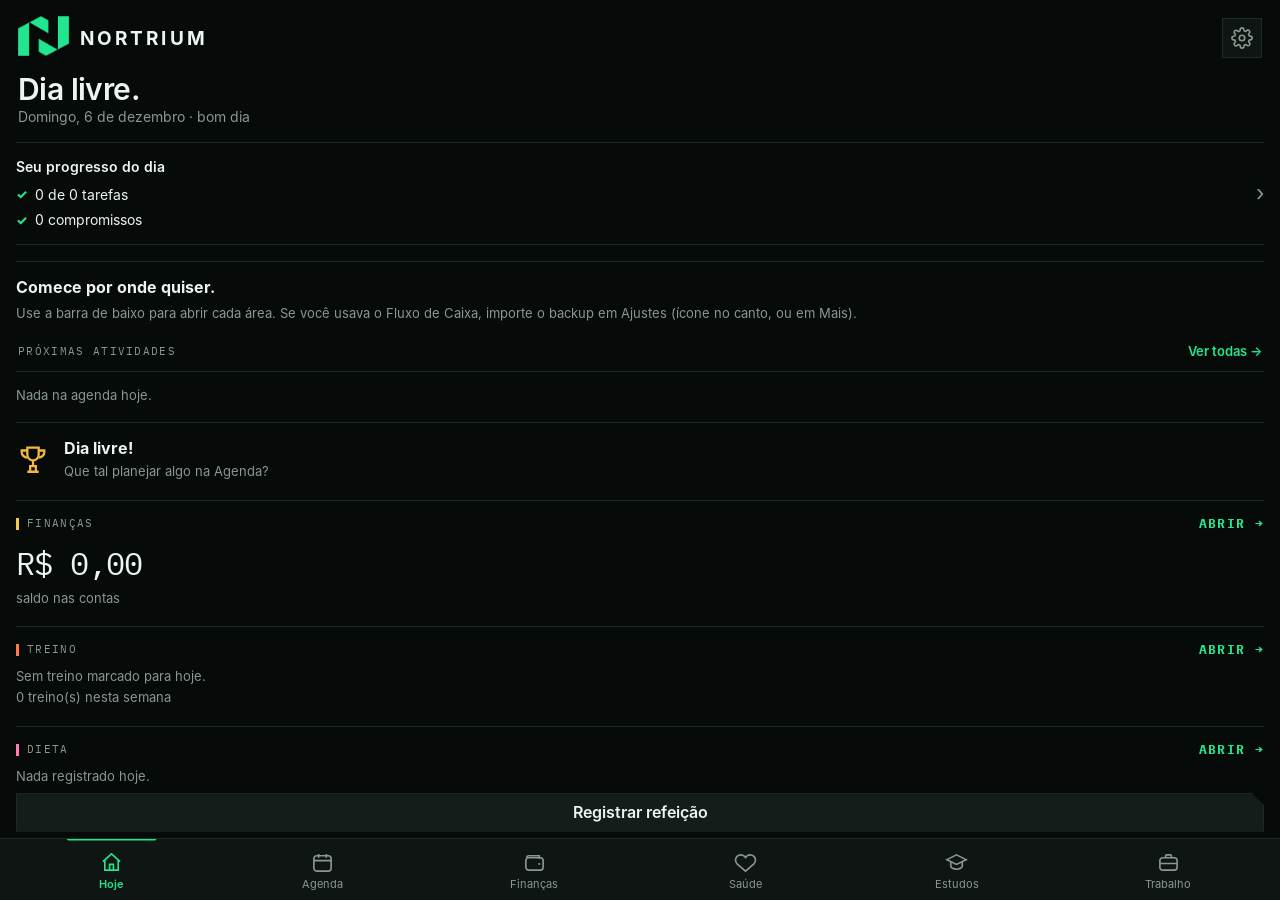
==== commit 25ff6bc4: "Add files via upload" ====
--- a/index.html
+++ b/index.html
@@ -2,20 +2,22 @@
 <html lang="pt-BR">
 <head>
 <meta charset="utf-8">
-<meta http-equiv="Content-Security-Policy" content="default-src 'self' data: blob: https://ssl.gstatic.com 'unsafe-eval'; style-src 'self' 'unsafe-inline'; media-src *; img-src 'self' data: content:; connect-src 'self' data: blob: gap: https://script.google.com https://script.googleusercontent.com https://*.googleusercontent.com;; worker-src 'self'; manifest-src 'self'">
+<meta http-equiv="Content-Security-Policy" content="default-src 'self' data: blob:; style-src 'self' 'unsafe-inline'; media-src 'self' blob:; img-src 'self' data: blob:; manifest-src 'self'; worker-src 'self'; connect-src 'self' https://script.google.com https://script.googleusercontent.com https://*.googleusercontent.com;">
 <meta name="viewport" content="width=device-width,initial-scale=1,maximum-scale=1,user-scalable=no,viewport-fit=cover">
 <meta name="color-scheme" content="light dark">
 <title>NORTRIUM</title>
+<meta name="description" content="Finanças, agenda, saúde, estudos e trabalho num só lugar. Seus dados ficam no seu aparelho.">
+<meta name="theme-color" content="#060A08">
+<link rel="manifest" href="manifest.webmanifest">
+<link rel="icon" type="image/png" sizes="32x32" href="icons/favicon-32.png">
+<link rel="apple-touch-icon" href="icons/apple-touch-icon.png">
+<meta name="mobile-web-app-capable" content="yes">
+<meta name="apple-mobile-web-app-capable" content="yes">
+<meta name="apple-mobile-web-app-title" content="NORTRIUM">
+<meta name="apple-mobile-web-app-status-bar-style" content="default">
 <link rel="stylesheet" href="css/app.css">
 <link rel="stylesheet" href="css/estilos.css">
-<link rel="stylesheet" href="css/pwa.css">
-<link rel="manifest" href="manifest.webmanifest">
-<meta name="theme-color" content="#0D0F0F">
-<meta name="apple-mobile-web-app-capable" content="yes">
-<meta name="apple-mobile-web-app-status-bar-style" content="black-translucent">
-<meta name="apple-mobile-web-app-title" content="NORTRIUM">
-<link rel="icon" href="icons/favicon-32.png">
-<link rel="apple-touch-icon" href="icons/apple-touch-icon.png">
+<link rel="stylesheet" href="css/temas.css">
 <style>
 #intro{position:fixed;inset:0;z-index:99999;background:#0D0F0F;display:flex;align-items:center;justify-content:center;transition:opacity .35s ease}
 #intro.sai{opacity:0;pointer-events:none}
@@ -39,11 +41,11 @@
 <nav class="bot" id="nav"></nav>
 <input type="file" id="file" accept=".json,application/json" hidden>
 <script src="js/core.js"></script>
-<script src="js/pwa-stubs.js"></script>
 <script src="js/financas.js"></script>
 <script src="js/fin-extras.js"></script>
 <script src="js/agenda.js"></script>
 <script src="js/treinos.js"></script>
+<script src="js/taco.js"></script>
 <script src="js/saude.js"></script>
 <script src="js/estudos.js"></script>
 <script src="js/curso.js"></script>
@@ -51,6 +53,6 @@
 <script src="js/hoje.js"></script>
 <script src="js/nuvem.js"></script>
 <script src="js/app.js"></script>
-<script src="js/pwa-init.js"></script>
+<script src="js/pwa.js"></script>
 </body>
 </html>
--- a/css/app.css
+++ b/css/app.css
@@ -333,3 +333,25 @@
 .heat .hd{font-style:normal;font-size:11px;color:var(--mu);text-align:center}
 .heat .hc{aspect-ratio:1;border-radius:6px}
 .heat .hc.hj{outline:2px solid var(--c-hoje);outline-offset:1px}
+
+/* ---- Déficit / IMC (alvos de toque 48px, escala 8pt, no máx. 4 níveis de texto) ---- */
+.btn:active,.ritmo button:active{transform:scale(.98)}
+.btn:focus-visible,.seg button:focus-visible,.ritmo button:focus-visible{outline:2px solid var(--cor);outline-offset:2px}
+.dfc .btn{min-height:48px}
+.imc{position:relative;display:flex;gap:2px;height:8px;margin:24px 0 8px}
+.imc i{display:block;height:100%;background:var(--ln)}
+.imc i.ok{background:var(--ok)}
+.imc b{position:absolute;top:-6px;width:3px;height:20px;margin-left:-1px;background:var(--ink)}
+.imcl{display:flex;justify-content:space-between;font-size:12px;color:var(--mu);font-variant-numeric:tabular-nums}
+.ritmo{display:grid;grid-template-columns:repeat(auto-fit,minmax(96px,1fr));gap:8px;margin:16px 0}
+.ritmo button{min-height:48px;padding:8px;border:1px solid var(--ln);border-radius:var(--r2);background:var(--sf2);color:var(--ink);font-size:14px;font-weight:600}
+.ritmo button.on{background:var(--cor);border-color:var(--cor);color:var(--on)}
+.dl{display:flex;justify-content:space-between;align-items:baseline;gap:16px;padding:8px 0;font-variant-numeric:tabular-nums}
+.dl+.dl{border-top:1px solid var(--ln2)}
+.dl b{font-size:16px}
+.nota{font-size:12px;line-height:1.5;color:var(--mu);margin:8px 0 0}
+.alerta{border-left:3px solid var(--bad);background:var(--sf2);padding:8px 16px;margin:16px 0 0;font-size:13px;line-height:1.5}
+.passos{list-style:none;margin:16px 0;padding:0}
+.passos li{display:flex;align-items:center;gap:16px;min-height:48px;font-size:14px}
+.passos i{width:24px;height:24px;flex:none;display:grid;place-items:center;border:1.5px solid var(--mu);border-radius:var(--r2);font-style:normal;font-size:13px;color:var(--mu)}
+.passos li.ok i{background:var(--ok);border-color:var(--ok);color:var(--on)}
--- a/css/estilos.css
+++ b/css/estilos.css
@@ -74,7 +74,9 @@
 /* ============ FACETADO: escuro e geométrico, canto cortado como o logo ============ */
 html[data-estilo="facetado"]{--r:0px;--r2:0px}
 [data-estilo="facetado"] .card,[data-estilo="facetado"] .kpi,[data-estilo="facetado"] .hero,[data-estilo="facetado"] .prog,[data-estilo="facetado"] .sum div,[data-estilo="facetado"] .run,[data-estilo="facetado"] .banner,[data-estilo="facetado"] .ativ{border:0;clip-path:polygon(0 0,calc(100% - var(--cut)) 0,100% var(--cut),100% 100%,0 100%)}
+[data-estilo="facetado"] .card,[data-estilo="facetado"] .kpi,[data-estilo="facetado"] .hero,[data-estilo="facetado"] .prog,[data-estilo="facetado"] .sum div,[data-estilo="facetado"] .banner,[data-estilo="facetado"] .ativ{box-shadow:inset 0 0 0 1px var(--ln);background:linear-gradient(45deg,color-mix(in srgb,var(--mc) 38%,var(--sf2)) 50%,transparent 50%) top right/var(--cut) var(--cut) no-repeat,var(--sf)}
 [data-estilo="facetado"] .kpi,[data-estilo="facetado"] .ativ{border-left:3px solid var(--mc)}
+[data-estilo="facetado"] .card.mod{border-left:3px solid var(--cor)}
 [data-estilo="facetado"] .btn,[data-estilo="facetado"] #fab{clip-path:polygon(0 0,calc(100% - 12px) 0,100% 12px,100% 100%,0 100%)}
 [data-estilo="facetado"] .big,[data-estilo="facetado"] .kpi b,[data-estilo="facetado"] .cron,[data-estilo="facetado"] .hi .nome{font-weight:700;letter-spacing:-.03em}
 [data-estilo="facetado"] nav.bot button.on::before{height:3px;clip-path:polygon(0 0,100% 0,calc(100% - 3px) 100%,3px 100%)}
@@ -82,7 +84,6 @@
 
 /* ============ SUAVE: cantos arredondados, cards claros, barra flutuante ============ */
 html[data-estilo="suave"]{--r:20px;--r2:12px;--nav:78px}
-html[data-estilo="suave"]:not([data-tema="escuro"]){--bg:#F4F1EA;--sf:#FFFFFF;--sf2:#F4F1EA;--ln:#E2DED3;--ln2:#ECE8DD;--mu:#6B6A63}
 [data-estilo="suave"] svg *{stroke-linecap:round;stroke-linejoin:round}
 [data-estilo="suave"] .ring circle{stroke-linecap:round}
 [data-estilo="suave"] .card,[data-estilo="suave"] .kpi,[data-estilo="suave"] .hero,[data-estilo="suave"] .prog,[data-estilo="suave"] .sum div,[data-estilo="suave"] .ativ,[data-estilo="suave"] .banner{border:0;border-radius:22px}
@@ -98,9 +99,11 @@
 [data-estilo="suave"] .cal .d,[data-estilo="suave"] .pill{border-radius:12px}
 [data-estilo="suave"] .sheet{border-radius:24px 24px 0 0}
 [data-estilo="suave"] .sheet.full{border-radius:0}
-[data-estilo="suave"] nav.bot{left:14px;right:14px;bottom:calc(env(safe-area-inset-bottom,0px) + 14px);padding:6px 8px;border:0;border-radius:32px;background:#1B1A17}
-[data-estilo="suave"][data-tema="escuro"] nav.bot,html[data-estilo="suave"][data-tema="escuro"] nav.bot{background:#1B2420}
-[data-estilo="suave"] nav.bot button{color:#C9C6BC;padding:10px 0;border-radius:24px;flex:0 0 20%}
-[data-estilo="suave"] nav.bot button.on{background:#F4F1EA;color:#1B1A17;font-weight:700}
+[data-estilo="suave"] nav.bot{left:14px;right:14px;bottom:calc(env(safe-area-inset-bottom,0px) + 14px);padding:6px 8px;border:0;border-radius:32px;background:var(--nvbg);box-shadow:0 14px 32px -16px rgba(0,0,0,.55)}
+[data-estilo="suave"] nav.bot button{color:var(--nvfg);padding:10px 0;border-radius:24px;flex:0 0 20%}
+[data-estilo="suave"] nav.bot button.on{background:var(--nvac);color:var(--nvacfg);font-weight:700}
 [data-estilo="suave"] nav.bot button.on::before{display:none}
 [data-estilo="suave"] .toast{bottom:calc(var(--nav) + env(safe-area-inset-bottom,0px) + 86px)}
+
+/* foco visível em qualquer estilo */
+button:focus-visible,[role=button]:focus-visible{outline:2px solid var(--cor);outline-offset:2px}
--- a/css/temas.css
+++ b/css/temas.css
@@ -0,0 +1,376 @@
+/* NORTRIUM — temas (Ajustes > Aparência). Gerado e ajustado com medição de contraste (WCAG AA).
+   html[data-tema]   = escuro | claro            (modo; "Automático" escolhe um dos dois)
+   html[data-paleta] = nortrium | oceano | noturno | ametista | brasa | rose | grafite | ultravioleta | streaming | servidor | papel | codigo | lima | nord | catppuccin | gruvbox
+   html[data-amoled] = preto puro no modo escuro
+   html[data-mono]   = abas, botões e menu usam a cor da paleta em todos os módulos
+   html[data-estilo] = forma: editorial | facetado | suave (estilos.css) | vidro | bloco | tonal | ludico | sistema (neste arquivo) */
+
+/* ---- cores de módulo e de estado: mesmas matizes de antes, com contraste mínimo de 4,5:1 ---- */
+:root{--c-fin:#A16B1B;--c-agenda:#3172DE;--c-treino:#CE4915;--c-estudo:#7A56E0;--c-trab:#0B8177;--c-agua:#177FAA;--c-dieta:#D33876;--c-relogio:#8452F5;--ok:#0C8854;--bad:#D54136;--warn:#C1890A}
+:root[data-tema="escuro"]{--c-fin:#F2C94C;--c-agenda:#6EA8FF;--c-treino:#FF7A45;--c-estudo:#A07BFF;--c-trab:#2DD4BF;--c-agua:#4CC9F0;--c-dieta:#FF7AB6;--c-relogio:#A78BFA;--ok:#2FE08F;--bad:#FF6B5E;--warn:#F5B83D}
+
+
+/* Nortrium — Verde-menta, a identidade do app */
+:root[data-paleta="nortrium"]:not([data-tema="escuro"]),:root:not([data-tema="escuro"]) .pv[data-p="nortrium"]{--bg:#F2F6F4;--sf:#FFFFFF;--sf2:#F7FAF8;--ink:#0D1411;--mu:#576B62;--ln:#DCE5E0;--ln2:#E7EEEA;--g:#10844E;--on:#FFFFFF;--tn:#ECF5F1;--tn2:#F5FAF8;--nvbg:#14241D;--nvfg:#BCC8C2;--nvac:#EEF6F3;--nvacfg:#0D1411;--c-hoje:var(--g)}
+:root[data-paleta="nortrium"][data-tema="escuro"],:root[data-tema="escuro"] .pv[data-p="nortrium"]{--bg:#060A08;--sf:#0E1512;--sf2:#141D19;--ink:#EEF4F0;--mu:#8A988F;--ln:#1E2A25;--ln2:#18221E;--g:#22E58F;--on:#06130D;--tn:#10281D;--tn2:#16392A;--nvbg:#152920;--nvfg:#B0BFB8;--nvac:#E5F0EB;--nvacfg:#0C1D15;--c-hoje:var(--g)}
+:root[data-paleta="nortrium"][data-amoled][data-tema="escuro"]{--bg:#000000;--sf:#0B110E;--sf2:#121C17;--ln:#1B2822;--ln2:#131D19;--tn:#0D241A;--tn2:#143627;--nvbg:#121C17}
+
+/* Oceano — Azul-petróleo com destaque ciano */
+:root[data-paleta="oceano"]:not([data-tema="escuro"]),:root:not([data-tema="escuro"]) .pv[data-p="oceano"]{--bg:#F2F6F8;--sf:#FFFFFF;--sf2:#F8FBFB;--ink:#0C1417;--mu:#5A686D;--ln:#D9E4E8;--ln2:#E6EDEF;--g:#0B7C93;--on:#FFFFFF;--tn:#EBF5F6;--tn2:#F5FAFB;--nvbg:#142024;--nvfg:#BCC5C8;--nvac:#EEF4F6;--nvacfg:#0C1417;--c-hoje:var(--g)}
+:root[data-paleta="oceano"][data-tema="escuro"],:root[data-tema="escuro"] .pv[data-p="oceano"]{--bg:#080D0F;--sf:#0E191D;--sf2:#142329;--ink:#F0F3F5;--mu:#8F9EA3;--ln:#1E3239;--ln2:#17262B;--g:#4BD6F1;--on:#061013;--tn:#132A30;--tn2:#1C3C45;--nvbg:#172E35;--nvfg:#B0BBBF;--nvac:#E5EDF0;--nvacfg:#0C181D;--c-hoje:var(--g)}
+:root[data-paleta="oceano"][data-amoled][data-tema="escuro"]{--bg:#000000;--sf:#091013;--sf2:#0F1B1F;--ln:#17262B;--ln2:#111C20;--tn:#0F2227;--tn2:#17333A;--nvbg:#0F1B1F}
+
+/* Noturno — Azul-noite com destaque índigo */
+:root[data-paleta="noturno"]:not([data-tema="escuro"]),:root:not([data-tema="escuro"]) .pv[data-p="noturno"]{--bg:#F2F3F8;--sf:#FFFFFF;--sf2:#F8F9FB;--ink:#0C0F17;--mu:#606576;--ln:#D9DCE8;--ln2:#E6E8EF;--g:#0E3EDD;--on:#FFFFFF;--tn:#ECF0FC;--tn2:#F5F7FE;--nvbg:#141724;--nvfg:#BCBEC8;--nvac:#EEF0F6;--nvacfg:#0C0F17;--c-hoje:var(--g)}
+:root[data-paleta="noturno"][data-tema="escuro"],:root[data-tema="escuro"] .pv[data-p="noturno"]{--bg:#08090F;--sf:#0F121C;--sf2:#151928;--ink:#F0F1F5;--mu:#8F93A3;--ln:#202437;--ln2:#181C2A;--g:#87A1F7;--on:#060913;--tn:#1A1F30;--tn2:#252C45;--nvbg:#1C2134;--nvfg:#B0B3BF;--nvac:#E5E7F0;--nvacfg:#0C101D;--c-hoje:var(--g)}
+:root[data-paleta="noturno"][data-amoled][data-tema="escuro"]{--bg:#000000;--sf:#0A0C12;--sf2:#10131E;--ln:#181C2A;--ln2:#12141F;--tn:#151927;--tn2:#1F253A;--nvbg:#10131E}
+
+/* Ametista — Ameixa com destaque lilás */
+:root[data-paleta="ametista"]:not([data-tema="escuro"]),:root:not([data-tema="escuro"]) .pv[data-p="ametista"]{--bg:#F5F2F7;--sf:#FFFFFF;--sf2:#FAF9FB;--ink:#130C17;--mu:#6D6076;--ln:#E1DAE7;--ln2:#EBE6EF;--g:#6F17D3;--on:#FFFFFF;--tn:#F3ECFB;--tn2:#F9F6FD;--nvbg:#1D1424;--nvfg:#C3BCC8;--nvac:#F3EEF6;--nvacfg:#130C17;--c-hoje:var(--g)}
+:root[data-paleta="ametista"][data-tema="escuro"],:root[data-tema="escuro"] .pv[data-p="ametista"]{--bg:#0C080E;--sf:#16101B;--sf2:#201727;--ink:#F3F0F5;--mu:#9A8FA3;--ln:#2D2135;--ln2:#221929;--g:#BF91F3;--on:#0E0613;--tn:#251C2E;--tn2:#362844;--nvbg:#2A1E33;--nvfg:#B9B0BF;--nvac:#EBE5F0;--nvacfg:#150C1D;--c-hoje:var(--g)}
+:root[data-paleta="ametista"][data-amoled][data-tema="escuro"]{--bg:#000000;--sf:#0F0A12;--sf2:#18111D;--ln:#221929;--ln2:#19131E;--tn:#1F1626;--tn2:#2E2239;--nvbg:#18111D}
+
+/* Brasa — Cinza quente com destaque laranja */
+:root[data-paleta="brasa"]:not([data-tema="escuro"]),:root:not([data-tema="escuro"]) .pv[data-p="brasa"]{--bg:#F7F4F3;--sf:#FFFFFF;--sf2:#FBFAF9;--ink:#17100C;--mu:#70635C;--ln:#E6DFDB;--ln2:#EEEAE7;--g:#C44D08;--on:#FFFFFF;--tn:#FAF1EB;--tn2:#FDF8F5;--nvbg:#241A14;--nvfg:#C8C0BC;--nvac:#F6F1EE;--nvacfg:#17100C;--c-hoje:var(--g)}
+:root[data-paleta="brasa"][data-tema="escuro"],:root[data-tema="escuro"] .pv[data-p="brasa"]{--bg:#0D0B0A;--sf:#191512;--sf2:#231D1A;--ink:#F5F2F0;--mu:#A3968F;--ln:#322A25;--ln2:#26201C;--g:#F78A4A;--on:#130B06;--tn:#2D2017;--tn2:#412C21;--nvbg:#30241D;--nvfg:#BFB6B0;--nvac:#F0E9E5;--nvacfg:#1D120C;--c-hoje:var(--g)}
+:root[data-paleta="brasa"][data-amoled][data-tema="escuro"]{--bg:#000000;--sf:#100D0C;--sf2:#1B1613;--ln:#26201C;--ln2:#1C1715;--tn:#251812;--tn2:#38251A;--nvbg:#1B1613}
+
+/* Rosé — Vinho suave com destaque rosa */
+:root[data-paleta="rose"]:not([data-tema="escuro"]),:root:not([data-tema="escuro"]) .pv[data-p="rose"]{--bg:#F8F2F4;--sf:#FFFFFF;--sf2:#FBF8F9;--ink:#170C10;--mu:#766068;--ln:#E7DADE;--ln2:#EFE6E9;--g:#D5155C;--on:#FFFFFF;--tn:#FCECF2;--tn2:#FDF6F8;--nvbg:#241419;--nvfg:#C8BCC0;--nvac:#F6EEF1;--nvacfg:#170C10;--c-hoje:var(--g)}
+:root[data-paleta="rose"][data-tema="escuro"],:root[data-tema="escuro"] .pv[data-p="rose"]{--bg:#0E090B;--sf:#1B1014;--sf2:#26171C;--ink:#F5F0F1;--mu:#A38F96;--ln:#352228;--ln2:#281A1F;--g:#F382AB;--on:#13060B;--tn:#2E1A22;--tn2:#432630;--nvbg:#321D25;--nvfg:#BFB0B5;--nvac:#F0E5E9;--nvacfg:#1D0C12;--c-hoje:var(--g)}
+:root[data-paleta="rose"][data-amoled][data-tema="escuro"]{--bg:#000000;--sf:#110B0D;--sf2:#1C1115;--ln:#281A1F;--ln2:#1D1316;--tn:#25161B;--tn2:#382028;--nvbg:#1C1115}
+
+/* Grafite — Cinza neutro, quase monocromático */
+:root[data-paleta="grafite"]:not([data-tema="escuro"]),:root:not([data-tema="escuro"]) .pv[data-p="grafite"]{--bg:#F4F5F6;--sf:#FFFFFF;--sf2:#F9FAFA;--ink:#0C1117;--mu:#5E6773;--ln:#DEE0E2;--ln2:#E9EAEC;--g:#2F71BC;--on:#FFFFFF;--tn:#EEF4FA;--tn2:#F7F9FC;--nvbg:#141B24;--nvfg:#BCC1C8;--nvac:#EEF2F6;--nvacfg:#0C1117;--c-hoje:var(--g)}
+:root[data-paleta="grafite"][data-tema="escuro"],:root[data-tema="escuro"] .pv[data-p="grafite"]{--bg:#0B0B0C;--sf:#141517;--sf2:#1D1E20;--ink:#F0F2F5;--mu:#8F97A3;--ln:#292B2E;--ln2:#1F2123;--g:#7CAADE;--on:#060C13;--tn:#1D2229;--tn2:#2A323B;--nvbg:#23262B;--nvfg:#B0B6BF;--nvac:#E5EAF0;--nvacfg:#0C131D;--c-hoje:var(--g)}
+:root[data-paleta="grafite"][data-amoled][data-tema="escuro"]{--bg:#000000;--sf:#0D0E0F;--sf2:#161718;--ln:#1F2123;--ln2:#17181A;--tn:#171C22;--tn2:#232A32;--nvbg:#161718}
+
+/* ===== paletas inspiradas em apps e temas conhecidos ===== */
+:root[data-paleta="ultravioleta"]:not([data-tema="escuro"]),:root:not([data-tema="escuro"]) .pv[data-p="ultravioleta"]{--bg:#F5F0FA;--sf:#FFFFFF;--sf2:#FAF7FD;--ink:#1A0F26;--mu:#6B5A7E;--ln:#E4D9F0;--ln2:#EEE6F6;--g:#820AD1;--on:#FFFFFF;--tn:#F5EBFB;--tn2:#FAF5FD;--nvbg:#220F34;--nvfg:#B6ACBF;--nvac:#F5F0FA;--nvacfg:#1A0F26;--c-hoje:var(--g)}
+:root[data-paleta="ultravioleta"][data-tema="escuro"],:root[data-tema="escuro"] .pv[data-p="ultravioleta"]{--bg:#0D0814;--sf:#17101F;--sf2:#1F1629;--ink:#F4EEFA;--mu:#A596B8;--ln:#2E2140;--ln2:#231A31;--g:#BC73F6;--on:#0D0814;--tn:#261932;--tn2:#352346;--nvbg:#281C35;--nvfg:#C9BED6;--nvac:#F4EEFA;--nvacfg:#0D0814;--c-hoje:var(--g)}
+:root[data-paleta="ultravioleta"][data-amoled][data-tema="escuro"]{--bg:#000000;--sf:#0D0911;--sf2:#140E1B;--ln:#221930;--ln2:#1A1425;--tn:#1D1326;--tn2:#2A1B37;--nvbg:#140E1B}
+:root[data-paleta="streaming"]:not([data-tema="escuro"]),:root:not([data-tema="escuro"]) .pv[data-p="streaming"]{--bg:#F2F2F2;--sf:#FFFFFF;--sf2:#F8F8F8;--ink:#121212;--mu:#5E5E5E;--ln:#DFDFDF;--ln2:#EAEAEA;--g:#15843C;--on:#FFFFFF;--tn:#ECF5EF;--tn2:#F6FAF7;--nvbg:#121B15;--nvfg:#AFB1B0;--nvac:#F2F2F2;--nvacfg:#121212;--c-hoje:var(--g)}
+:root[data-paleta="streaming"][data-tema="escuro"],:root[data-tema="escuro"] .pv[data-p="streaming"]{--bg:#0A0A0A;--sf:#181818;--sf2:#242424;--ink:#FFFFFF;--mu:#B3B3B3;--ln:#2E2E2E;--ln2:#222222;--g:#1ED760;--on:#0A0A0A;--tn:#19291E;--tn2:#233D2C;--nvbg:#242F28;--nvfg:#D5D5D5;--nvac:#FFFFFF;--nvacfg:#0A0A0A;--c-hoje:var(--g)}
+:root[data-paleta="streaming"][data-amoled][data-tema="escuro"]{--bg:#000000;--sf:#0D0D0D;--sf2:#171717;--ln:#222222;--ln2:#1A1A1A;--tn:#0F1F14;--tn2:#183020;--nvbg:#171717}
+:root[data-paleta="servidor"]:not([data-tema="escuro"]),:root:not([data-tema="escuro"]) .pv[data-p="servidor"]{--bg:#EBEDEF;--sf:#FFFFFF;--sf2:#F2F3F5;--ink:#2E3338;--mu:#5C6470;--ln:#D4D7DC;--ln2:#E3E5E8;--g:#4752C4;--on:#FFFFFF;--tn:#F0F1FA;--tn2:#F8F8FD;--nvbg:#303543;--nvfg:#B3B6BB;--nvac:#EBEDEF;--nvacfg:#2E3338;--c-hoje:var(--g)}
+:root[data-paleta="servidor"][data-tema="escuro"],:root[data-tema="escuro"] .pv[data-p="servidor"]{--bg:#1E1F22;--sf:#2B2D31;--sf2:#313338;--ink:#F2F3F5;--mu:#B5BAC1;--ln:#3F4147;--ln2:#35373C;--g:#9DA5F8;--on:#1E1F22;--tn:#353843;--tn2:#404353;--nvbg:#373A44;--nvfg:#D0D4D8;--nvac:#F2F3F5;--nvacfg:#1E1F22;--c-hoje:var(--g)}
+:root[data-paleta="servidor"][data-amoled][data-tema="escuro"]{--bg:#000000;--sf:#18191B;--sf2:#202124;--ln:#2F3135;--ln2:#28292D;--tn:#24262F;--tn2:#303240;--nvbg:#202124}
+:root[data-paleta="papel"]:not([data-tema="escuro"]),:root:not([data-tema="escuro"]) .pv[data-p="papel"]{--bg:#F7F6F3;--sf:#FFFFFF;--sf2:#FBFBFA;--ink:#37352F;--mu:#6B6A67;--ln:#E9E9E7;--ln2:#F1F1EF;--g:#1B74CC;--on:#FFFFFF;--tn:#EDF4FB;--tn2:#F6F9FD;--nvbg:#353A3C;--nvfg:#BDBEBC;--nvac:#F7F6F3;--nvacfg:#37352F;--c-hoje:var(--g)}
+:root[data-paleta="papel"][data-tema="escuro"],:root[data-tema="escuro"] .pv[data-p="papel"]{--bg:#191919;--sf:#202020;--sf2:#2A2A2A;--ink:#EBEBEA;--mu:#9B9B9B;--ln:#373737;--ln2:#2E2E2E;--g:#62A5CF;--on:#191919;--tn:#262C30;--tn2:#323B41;--nvbg:#2D3134;--nvfg:#BFBFBF;--nvac:#EBEBEA;--nvacfg:#191919;--c-hoje:var(--g)}
+:root[data-paleta="papel"][data-amoled][data-tema="escuro"]{--bg:#000000;--sf:#121212;--sf2:#1B1B1B;--ln:#292929;--ln2:#222222;--tn:#191F23;--tn2:#242D32;--nvbg:#1B1B1B}
+:root[data-paleta="codigo"]:not([data-tema="escuro"]),:root:not([data-tema="escuro"]) .pv[data-p="codigo"]{--bg:#F6F8FA;--sf:#FFFFFF;--sf2:#F6F8FA;--ink:#1F2328;--mu:#59636E;--ln:#D1D9E0;--ln2:#E6EAEE;--g:#0969DA;--on:#FFFFFF;--tn:#EBF3FC;--tn2:#F5F9FE;--nvbg:#1D2936;--nvfg:#B5BABF;--nvac:#F6F8FA;--nvacfg:#1F2328;--c-hoje:var(--g)}
+:root[data-paleta="codigo"][data-tema="escuro"],:root[data-tema="escuro"] .pv[data-p="codigo"]{--bg:#0D1117;--sf:#161B22;--sf2:#1C2128;--ink:#E6EDF3;--mu:#8B949E;--ln:#30363D;--ln2:#21262D;--g:#539CF9;--on:#0D1117;--tn:#1B2735;--tn2:#243245;--nvbg:#1F2835;--nvfg:#B4BCC4;--nvac:#E6EDF3;--nvacfg:#0D1117;--c-hoje:var(--g)}
+:root[data-paleta="codigo"][data-amoled][data-tema="escuro"]{--bg:#000000;--sf:#0C0F13;--sf2:#12151A;--ln:#24282E;--ln2:#191C22;--tn:#121C28;--tn2:#1A2737;--nvbg:#12151A}
+:root[data-paleta="nord"]:not([data-tema="escuro"]),:root:not([data-tema="escuro"]) .pv[data-p="nord"]{--bg:#E5E9F0;--sf:#F4F6FA;--sf2:#ECEFF4;--ink:#2E3440;--mu:#4C566A;--ln:#D1D8E4;--ln2:#DDE2EB;--g:#4E6F98;--on:#FFFFFF;--tn:#E7EBF2;--tn2:#EDF1F6;--nvbg:#313947;--nvfg:#AFB4BD;--nvac:#E5E9F0;--nvacfg:#2E3440;--c-hoje:var(--g)}
+:root[data-paleta="nord"][data-tema="escuro"],:root[data-tema="escuro"] .pv[data-p="nord"]{--bg:#242933;--sf:#2E3440;--sf2:#3B4252;--ink:#ECEFF4;--mu:#AEB8CC;--ln:#434C5E;--ln2:#373E4C;--g:#88C0D0;--on:#05060A;--tn:#36414D;--tn2:#465464;--nvbg:#404A5A;--nvfg:#CAD1DE;--nvac:#ECEFF4;--nvacfg:#242933;--c-hoje:var(--g)}
+:root[data-paleta="nord"][data-amoled][data-tema="escuro"]{--bg:#000000;--sf:#191D23;--sf2:#262B35;--ln:#323946;--ln2:#292E39;--tn:#232C33;--tn2:#333E49;--nvbg:#262B35}
+:root[data-paleta="catppuccin"]:not([data-tema="escuro"]),:root:not([data-tema="escuro"]) .pv[data-p="catppuccin"]{--bg:#E6E9EF;--sf:#F7F8FB;--sf2:#EFF1F5;--ink:#4C4F69;--mu:#5C5F77;--ln:#CCD0DA;--ln2:#DCE0E8;--g:#8839EF;--on:#FFFFFF;--tn:#EEE9FA;--tn2:#F3F0FB;--nvbg:#514D74;--nvfg:#B9BACA;--nvac:#E6E9EF;--nvacfg:#4C4F69;--c-hoje:var(--g)}
+:root[data-paleta="catppuccin"][data-tema="escuro"],:root[data-tema="escuro"] .pv[data-p="catppuccin"]{--bg:#11111B;--sf:#181825;--sf2:#1E1E2E;--ink:#CDD6F4;--mu:#A6ADC8;--ln:#313244;--ln2:#252536;--g:#CBA6F7;--on:#11111B;--tn:#282538;--tn2:#36314A;--nvbg:#28263A;--nvfg:#B8BFDC;--nvac:#CDD6F4;--nvacfg:#11111B;--c-hoje:var(--g)}
+:root[data-paleta="catppuccin"][data-amoled][data-tema="escuro"]{--bg:#000000;--sf:#0D0D14;--sf2:#14141E;--ln:#252633;--ln2:#1C1C28;--tn:#1E1B28;--tn2:#2C273A;--nvbg:#14141E}
+:root[data-paleta="gruvbox"]:not([data-tema="escuro"]),:root:not([data-tema="escuro"]) .pv[data-p="gruvbox"]{--bg:#F2E5BC;--sf:#FBF1C7;--sf2:#F9F5D7;--ink:#3C3836;--mu:#665C54;--ln:#D5C4A1;--ln2:#E5D8AE;--g:#AF3A03;--on:#FFFFFF;--tn:#F5E2B7;--tn2:#F8EABF;--nvbg:#453832;--nvfg:#BEB193;--nvac:#F2E5BC;--nvacfg:#3C3836;--c-hoje:var(--g)}
+:root[data-paleta="gruvbox"][data-tema="escuro"],:root[data-tema="escuro"] .pv[data-p="gruvbox"]{--bg:#1D2021;--sf:#282828;--sf2:#3C3836;--ink:#EBDBB2;--mu:#B7AA99;--ln:#504945;--ln2:#3C3836;--g:#FABD2F;--on:#1D2021;--tn:#3B3529;--tn2:#574B35;--nvbg:#474036;--nvfg:#CEC0A4;--nvac:#EBDBB2;--nvacfg:#1D2021;--c-hoje:var(--g)}
+:root[data-paleta="gruvbox"][data-amoled][data-tema="escuro"]{--bg:#000000;--sf:#161616;--sf2:#272423;--ln:#3C3734;--ln2:#2D2A28;--tn:#2B2518;--tn2:#423825;--nvbg:#272423}
+:root[data-paleta="lima"]:not([data-tema="escuro"]),:root:not([data-tema="escuro"]) .pv[data-p="lima"]{--bg:#F2F2F2;--sf:#FFFFFF;--sf2:#F7F7F7;--ink:#3C3C3C;--mu:#656565;--ln:#E0E0E0;--ln2:#EBEBEB;--g:#378001;--on:#FFFFFF;--tn:#EFF5EB;--tn2:#F7FAF5;--nvbg:#3C4137;--nvfg:#BBBDBA;--nvac:#F2F2F2;--nvacfg:#3C3C3C;--c-hoje:var(--g)}
+:root[data-paleta="lima"][data-tema="escuro"],:root[data-tema="escuro"] .pv[data-p="lima"]{--bg:#131F24;--sf:#1F2C34;--sf2:#26363F;--ink:#F1F7FB;--mu:#95A8B1;--ln:#37464F;--ln2:#2C3B44;--g:#58CC02;--on:#131F24;--tn:#243A30;--tn2:#2D4B36;--nvbg:#293F3B;--nvfg:#BECCD2;--nvac:#F1F7FB;--nvacfg:#131F24;--c-hoje:var(--g)}
+:root[data-paleta="lima"][data-amoled][data-tema="escuro"]{--bg:#000000;--sf:#11181D;--sf2:#192329;--ln:#29353B;--ln2:#212C33;--tn:#17281B;--tn2:#213924;--nvbg:#192329}
+/* ---- gráficos de barras: linha de meta e valor ao toque ---- */
+.gr{position:relative}
+.gr>div{cursor:pointer;-webkit-tap-highlight-color:transparent}
+.gm{position:absolute;left:0;right:0;height:0;border-top:1.5px dashed var(--mu);pointer-events:none;z-index:1}
+.gr i.m:not(.ok){opacity:.5}
+.gr>div.sel i{outline:2px solid var(--ink);outline-offset:1px}
+.gtip{min-height:18px;margin-top:6px}
+
+/* ---- aba Saúde > Resumo ---- */
+body[data-mod="treino"][data-area="resumo"]{--mc:var(--c-hoje);--cor:var(--c-hoje)}
+.rtiles{display:grid;grid-template-columns:repeat(3,1fr);gap:10px}
+.rtile{display:flex;flex-direction:column;align-items:center;gap:6px;min-width:0;margin:0;padding:14px 6px;text-align:center;font:inherit;color:var(--ink);cursor:pointer}
+.rtile .ring{width:68px;height:68px}
+.rtile .ring b{font-size:14px}
+.rtile .rv{display:flex;align-items:center;justify-content:center;height:68px;font-size:17px;font-weight:700}
+.rtile>b{font-size:14px}
+.rtile small{font-size:11.5px;line-height:1.25}
+.sem7{display:grid;grid-template-columns:52px repeat(7,1fr);gap:10px 4px;align-items:center;text-align:center}
+.sem7 .sl{text-align:left;font-size:13px;color:var(--mu)}
+.pt{display:block;justify-self:center;width:16px;height:16px;border-radius:50%;border:2px solid var(--ln)}
+.pt.on{background:var(--cor);border-color:var(--cor)}
+
+/* ---- menu de Ajustes (lista de linhas) e prévia da tela de tema ---- */
+.mlist{display:flex;flex-direction:column;overflow:hidden;margin-bottom:6px;border:1px solid var(--ln);border-radius:var(--r);background:var(--sf2)}
+.mrow{display:flex;align-items:center;gap:12px;width:100%;margin:0;padding:13px 14px;text-align:left;font:inherit;color:var(--ink);background:none;border:0;border-top:1px solid var(--ln2);border-radius:0;box-shadow:none}
+.mrow:first-child{border-top:0}
+.mrow:active{background:var(--ln2);transform:none}
+.mrow .t{flex:1;min-width:0}
+.mrow .t b{display:block;font-weight:600}
+.mrow .t small{display:block;margin-top:1px;color:var(--mu);font-size:12.5px;line-height:1.3}
+.mrow .go{flex:none;color:var(--mu);font-size:22px;line-height:1}
+.mrow .pv{flex:none;width:56px;height:40px}
+.prev{pointer-events:none;margin-bottom:4px}
+.prev .card{margin-bottom:0}
+
+/* =====================================================================
+   SELETOR DE APARÊNCIA (Ajustes): miniaturas de paleta e de estilo
+   ===================================================================== */
+.tg.t3{grid-template-columns:repeat(3,1fr)}
+.paletas{display:grid;grid-template-columns:1fr 1fr;gap:8px;margin-bottom:12px}
+.paletas button{display:flex;flex-direction:column;align-items:stretch;gap:8px;text-align:left;padding:8px;border:1px solid var(--ln);background:var(--sf2);color:var(--ink);border-radius:var(--r)}
+.paletas button b{font-size:14px}
+.paletas button small{color:var(--mu);font-size:12px;line-height:1.3}
+.paletas button.on{border-color:var(--cor);outline:2px solid var(--cor);outline-offset:-2px}
+.paletas button.on b::after{content:"  ✓";color:var(--cor)}
+.pv{display:block;position:relative;height:52px;overflow:hidden;background:var(--bg);border:1px solid var(--ln);border-radius:max(0px,calc(var(--r) - 4px))}
+.pv::before{content:"";position:absolute;left:7px;right:7px;top:7px;height:16px;background:var(--sf);border:1px solid var(--ln);border-radius:max(0px,calc(var(--r2) - 2px))}
+.pv::after{content:"";position:absolute;left:7px;bottom:8px;width:42%;height:7px;background:var(--g);border-radius:max(0px,calc(var(--r2) - 4px))}
+.pv i{position:absolute;right:7px;bottom:8px;width:7px;height:7px;background:var(--mu);border-radius:50%;box-shadow:-11px 0 0 var(--ln)}
+.estilos button{flex-direction:row;align-items:center;gap:12px}
+.estilos button>span{display:flex;flex-direction:column;gap:2px;min-width:0}
+.sv{display:flex;flex-direction:column;gap:4px;flex:none;width:56px;height:44px;padding:6px;background:var(--bg);border:1px solid var(--ln)}
+.sv i{display:block;flex:1;background:var(--sf);border:1px solid var(--ln)}
+.sv-editorial,.sv-editorial i{border-radius:0}.sv-editorial i{background:none;border:0;border-top:1px solid var(--mu)}
+.sv-facetado,.sv-facetado i{border-radius:0}.sv-facetado i{border:0;background:var(--sf2);clip-path:polygon(0 0,calc(100% - 8px) 0,100% 8px,100% 100%,0 100%)}
+.sv-suave{border-radius:12px}.sv-suave i{border:0;border-radius:7px}
+.sv-vidro{border-radius:12px;background:radial-gradient(90% 90% at 100% 0,color-mix(in srgb,var(--g) 45%,transparent),transparent 70%),var(--bg)}
+.sv-vidro i{border-radius:7px;background:color-mix(in srgb,var(--sf) 40%,transparent);border-color:color-mix(in srgb,var(--ink) 25%,transparent)}
+.sv-bloco{border-radius:3px;border:2px solid var(--ink)}.sv-bloco i{border:2px solid var(--ink);border-radius:2px;box-shadow:2px 2px 0 var(--ink);margin:0 2px 2px 0}
+.sv-tonal{border-radius:14px;border:0}.sv-tonal i{border:0;border-radius:8px;background:var(--tn,var(--sf2))}
+@supports not (background:color-mix(in srgb,red,blue)){.sv-vidro{background:var(--bg)}.sv-vidro i{background:var(--sf)}}
+
+/* trocas de tema suaves (a classe .tt só existe por 0,4 s depois de trocar) */
+html.tt,html.tt *{transition:background-color .3s,color .3s,border-color .3s,fill .3s,stroke .3s!important}
+
+/* destaque único: abas, botões, menu e filtros usam a cor da paleta em todos os módulos (ícones e marcadores seguem coloridos) */
+html[data-mono] body[data-mod]{--cor:var(--g)}
+
+
+/* =====================================================================
+   VIDRO — superfícies translúcidas sobre um brilho da cor da paleta, barra flutuante
+   (o desfoque fica só onde há conteúdo passando por trás: menu, janelas e avisos)
+   ===================================================================== */
+html[data-estilo="vidro"]{--r:18px;--r2:12px;--nav:78px}
+html[data-estilo="vidro"] body{background:radial-gradient(120% 55% at 100% -8%,color-mix(in srgb,var(--g) 24%,transparent),transparent 62%),radial-gradient(90% 45% at -10% 104%,color-mix(in srgb,var(--g) 14%,transparent),transparent 62%),var(--bg)}
+html[data-estilo="vidro"][data-tema="claro"] body{background:radial-gradient(120% 55% at 100% -8%,color-mix(in srgb,var(--g) 17%,transparent),transparent 62%),radial-gradient(90% 45% at -10% 104%,color-mix(in srgb,var(--g) 10%,transparent),transparent 62%),var(--bg)}
+html[data-estilo="vidro"] .card,html[data-estilo="vidro"] .kpi,html[data-estilo="vidro"] .hero,html[data-estilo="vidro"] .prog,html[data-estilo="vidro"] .sum div,html[data-estilo="vidro"] .ativ,html[data-estilo="vidro"] .banner,html[data-estilo="vidro"] .qa button,html[data-estilo="vidro"] .mais button{background:color-mix(in srgb,var(--sf) 60%,transparent);border:1px solid color-mix(in srgb,var(--ink) 12%,transparent);border-left-color:color-mix(in srgb,var(--ink) 12%,transparent);box-shadow:inset 0 1px 0 color-mix(in srgb,#fff 12%,transparent),0 12px 28px -20px rgba(0,0,0,.6)}
+html[data-estilo="vidro"] .kpi,html[data-estilo="vidro"] .ativ{border-left:3px solid var(--mc)}
+html[data-estilo="vidro"] .card.mod{border-left:1px solid color-mix(in srgb,var(--ink) 12%,transparent)}
+html[data-estilo="vidro"] .run{border-radius:var(--r)}
+html[data-estilo="vidro"] .top .ti,html[data-estilo="vidro"] .card>h3 .ci,html[data-estilo="vidro"] .ativ .ic{border-radius:12px}
+html[data-estilo="vidro"] .hi .nome,html[data-estilo="vidro"] .top h1{font-weight:700;letter-spacing:-.02em}
+html[data-estilo="vidro"] .btn,html[data-estilo="vidro"] .seg button,html[data-estilo="vidro"] .tg,html[data-estilo="vidro"] .mnav button,html[data-estilo="vidro"] .ib{border-radius:14px}
+html[data-estilo="vidro"] .btn:not(.sec):not(.bad){box-shadow:0 8px 20px -10px color-mix(in srgb,var(--cor) 85%,transparent)}
+html[data-estilo="vidro"] .btn.sec,html[data-estilo="vidro"] .seg button,html[data-estilo="vidro"] .mnav button,html[data-estilo="vidro"] .ib,html[data-estilo="vidro"] .tg{background:color-mix(in srgb,var(--sf) 55%,transparent);border-color:color-mix(in srgb,var(--ink) 14%,transparent)}
+html[data-estilo="vidro"] .seg button.on{background:color-mix(in srgb,var(--cor) 24%,transparent);border-color:color-mix(in srgb,var(--cor) 55%,transparent);color:var(--cor)}
+html[data-estilo="vidro"] .tg button.on{background:color-mix(in srgb,var(--cor) 24%,transparent);color:var(--cor)}
+html[data-estilo="vidro"] input:not([type=checkbox]):not(.swi),html[data-estilo="vidro"] select,html[data-estilo="vidro"] textarea{background:color-mix(in srgb,var(--sf2) 60%,transparent);border-color:color-mix(in srgb,var(--ink) 14%,transparent);border-radius:14px}
+html[data-estilo="vidro"] #fab{border-radius:22px;bottom:calc(var(--nav) + env(safe-area-inset-bottom,0px) + 14px);box-shadow:0 14px 30px -10px color-mix(in srgb,var(--cor) 80%,transparent)}
+html[data-estilo="vidro"] .bar,html[data-estilo="vidro"] .bar i,html[data-estilo="vidro"] .kpi .bar,html[data-estilo="vidro"] .kpi .bar i,html[data-estilo="vidro"] .crow .bar,html[data-estilo="vidro"] .crow .bar i,html[data-estilo="vidro"] .tl .trk i{border-radius:6px}
+html[data-estilo="vidro"] .cal .d,html[data-estilo="vidro"] .pill{border-radius:12px}
+html[data-estilo="vidro"] svg *{stroke-linecap:round;stroke-linejoin:round}
+html[data-estilo="vidro"] .ring circle{stroke-linecap:round}
+html[data-estilo="vidro"] nav.bot{left:14px;right:14px;bottom:calc(env(safe-area-inset-bottom,0px) + 14px);padding:6px 8px;border-radius:30px;border:1px solid color-mix(in srgb,var(--ink) 14%,transparent);background:color-mix(in srgb,var(--sf) 70%,transparent);-webkit-backdrop-filter:blur(18px) saturate(1.5);backdrop-filter:blur(18px) saturate(1.5);box-shadow:0 18px 40px -18px rgba(0,0,0,.7)}
+html[data-estilo="vidro"] nav.bot button{flex:0 0 20%;padding:10px 0;border-radius:22px}
+html[data-estilo="vidro"] nav.bot button.on{background:color-mix(in srgb,var(--cor) 22%,transparent);color:var(--cor)}
+html[data-estilo="vidro"] nav.bot button.on::before{display:none}
+html[data-estilo="vidro"] .toast{bottom:calc(var(--nav) + env(safe-area-inset-bottom,0px) + 86px);border-radius:18px}
+html[data-estilo="vidro"] .sheet{border-radius:28px 28px 0 0;border:1px solid color-mix(in srgb,var(--ink) 14%,transparent);border-bottom:0;background:color-mix(in srgb,var(--sf) 86%,transparent);-webkit-backdrop-filter:blur(22px) saturate(1.4);backdrop-filter:blur(22px) saturate(1.4)}
+html[data-estilo="vidro"] .sheet.full{border-radius:0;border:0;background:var(--bg);-webkit-backdrop-filter:none;backdrop-filter:none}
+html[data-estilo="vidro"] .dlg{border-radius:26px;background:color-mix(in srgb,var(--sf) 88%,transparent);-webkit-backdrop-filter:blur(22px);backdrop-filter:blur(22px);border-color:color-mix(in srgb,var(--ink) 14%,transparent)}
+@supports not (background:color-mix(in srgb,red,blue)){
+  html[data-estilo="vidro"] .card,html[data-estilo="vidro"] .kpi,html[data-estilo="vidro"] .hero,html[data-estilo="vidro"] .prog,html[data-estilo="vidro"] .sum div,html[data-estilo="vidro"] .ativ,html[data-estilo="vidro"] .banner,html[data-estilo="vidro"] .qa button,html[data-estilo="vidro"] .mais button,html[data-estilo="vidro"] nav.bot,html[data-estilo="vidro"] .sheet,html[data-estilo="vidro"] .dlg,html[data-estilo="vidro"] .btn.sec,html[data-estilo="vidro"] .seg button,html[data-estilo="vidro"] .tg{background:var(--sf);border:1px solid var(--ln)}
+}
+
+
+/* =====================================================================
+   BLOCO — contornos grossos, sombras duras e cor chapada; botões "afundam" ao toque
+   ===================================================================== */
+html[data-estilo="bloco"]{--r:10px;--r2:6px;--bk:var(--ink)}
+html[data-estilo="bloco"][data-tema="escuro"]{--bk:color-mix(in srgb,var(--ink) 78%,var(--bg))}
+html[data-estilo="bloco"] .card,html[data-estilo="bloco"] .kpi,html[data-estilo="bloco"] .hero,html[data-estilo="bloco"] .prog,html[data-estilo="bloco"] .sum div,html[data-estilo="bloco"] .ativ,html[data-estilo="bloco"] .banner,html[data-estilo="bloco"] .qa button,html[data-estilo="bloco"] .mais button{background:var(--sf);border:2px solid var(--bk);box-shadow:4px 4px 0 var(--bk)}
+html[data-estilo="bloco"] .kpi,html[data-estilo="bloco"] .ativ,html[data-estilo="bloco"] .card.mod{border-left:8px solid var(--mc)}
+html[data-estilo="bloco"] .card.mod{border-left-color:var(--cor)}
+html[data-estilo="bloco"] .qa button:active,html[data-estilo="bloco"] .mais button:active,html[data-estilo="bloco"] .kpi:active{transform:translate(2px,2px);box-shadow:2px 2px 0 var(--bk)}
+html[data-estilo="bloco"] .hi .nome,html[data-estilo="bloco"] .top h1,html[data-estilo="bloco"] .big,html[data-estilo="bloco"] .kpi b,html[data-estilo="bloco"] .cron,html[data-estilo="bloco"] .sum b,html[data-estilo="bloco"] .sech b{font-weight:800;letter-spacing:-.03em}
+html[data-estilo="bloco"] .big,html[data-estilo="bloco"] .kpi b,html[data-estilo="bloco"] .cron,html[data-estilo="bloco"] .sum b,html[data-estilo="bloco"] .ativ .hr,html[data-estilo="bloco"] .ring b{font-family:var(--fm);font-weight:700;letter-spacing:-.04em}
+html[data-estilo="bloco"] .card>h3{font-weight:800}
+html[data-estilo="bloco"] .card>h3 .ci,html[data-estilo="bloco"] .top .ti,html[data-estilo="bloco"] .ativ .ic{background:var(--mc);color:var(--on);border:2px solid var(--bk);border-radius:var(--r2)}
+html[data-estilo="bloco"] .top .ti{background:var(--cor)}
+html[data-estilo="bloco"] .btn{border:2px solid var(--bk);box-shadow:3px 3px 0 var(--bk);font-weight:800}
+html[data-estilo="bloco"] .btn.sec{background:var(--sf)}
+html[data-estilo="bloco"] .btn:active,html[data-estilo="bloco"] #fab:active{transform:translate(2px,2px);box-shadow:1px 1px 0 var(--bk)}
+html[data-estilo="bloco"] .btn:disabled{box-shadow:none}
+html[data-estilo="bloco"] .exb .btn,html[data-estilo="bloco"] .dfc .btn{box-shadow:2px 2px 0 var(--bk)}
+html[data-estilo="bloco"] #fab{border:2px solid var(--bk);box-shadow:4px 4px 0 var(--bk);font-weight:700}
+html[data-estilo="bloco"] .ib,html[data-estilo="bloco"] .mnav button{border:2px solid var(--bk);box-shadow:2px 2px 0 var(--bk);color:var(--ink)}
+html[data-estilo="bloco"] .seg button,html[data-estilo="bloco"] .ritmo button,html[data-estilo="bloco"] .dias span{border:2px solid var(--bk);font-weight:700;color:var(--ink)}
+html[data-estilo="bloco"] .seg button.on,html[data-estilo="bloco"] .ritmo button.on{box-shadow:2px 2px 0 var(--bk)}
+html[data-estilo="bloco"] .tg{border:2px solid var(--bk)}
+html[data-estilo="bloco"] .tg button{color:var(--ink);font-weight:600}
+html[data-estilo="bloco"] input:not([type=checkbox]):not(.swi),html[data-estilo="bloco"] select,html[data-estilo="bloco"] textarea{border:2px solid var(--bk);background:var(--sf)}
+html[data-estilo="bloco"] input:focus,html[data-estilo="bloco"] select:focus,html[data-estilo="bloco"] textarea:focus{outline:0;border-color:var(--bk);box-shadow:3px 3px 0 var(--cor)}
+html[data-estilo="bloco"] .bar,html[data-estilo="bloco"] .imc i{height:12px;border:2px solid var(--bk);background:var(--sf2)}
+html[data-estilo="bloco"] .imc{height:12px}
+html[data-estilo="bloco"] .kpi .bar,html[data-estilo="bloco"] .crow .bar{height:10px;border-radius:0}
+html[data-estilo="bloco"] .ck{border:2px solid var(--bk)}
+html[data-estilo="bloco"] .pill{border:2px solid var(--bk);color:var(--on)}
+html[data-estilo="bloco"] .sw input,html[data-estilo="bloco"] input.swi{border:2px solid var(--bk)}
+html[data-estilo="bloco"] .sw input::after,html[data-estilo="bloco"] input.swi::after{background:var(--bk);top:1px}
+html[data-estilo="bloco"] .sw input:checked::after,html[data-estilo="bloco"] input.swi:checked::after{background:var(--on)}
+html[data-estilo="bloco"] nav.bot{border-top:3px solid var(--bk);padding-top:6px}
+html[data-estilo="bloco"] nav.bot button{font-weight:700;border-radius:var(--r2);margin:0 3px}
+html[data-estilo="bloco"] nav.bot button.on{background:var(--cor);color:var(--on);font-weight:800;border:2px solid var(--bk);box-shadow:2px 2px 0 var(--bk)}
+html[data-estilo="bloco"] nav.bot button.on::before{display:none}
+html[data-estilo="bloco"] .sheet{border:2px solid var(--bk);border-bottom:0;border-radius:18px 18px 0 0}
+html[data-estilo="bloco"] .sheet.full{border:0;border-radius:0}
+html[data-estilo="bloco"] .sheet.full .sheet-h{border-bottom:3px solid var(--bk)}
+html[data-estilo="bloco"] .dlg{border:2px solid var(--bk);box-shadow:6px 6px 0 var(--bk)}
+html[data-estilo="bloco"] .toast{border:2px solid var(--bk);box-shadow:4px 4px 0 var(--cor);font-weight:600}
+html[data-estilo="bloco"] .row,html[data-estilo="bloco"] .chk,html[data-estilo="bloco"] .sw,html[data-estilo="bloco"] .av,html[data-estilo="bloco"] .dl+.dl{border-top-width:2px;border-top-color:color-mix(in srgb,var(--bk) 22%,transparent)}
+html[data-estilo="bloco"] .row:first-child,html[data-estilo="bloco"] .chk:first-child,html[data-estilo="bloco"] .sw:first-child,html[data-estilo="bloco"] .av:first-child{border-top:0}
+
+
+/* =====================================================================
+   TONAL — superfícies tingidas pela cor da paleta, sem contornos; botões em pílula e indicador de aba em cápsula
+   (seletor mais forte porque troca --sf/--sf2 que a paleta também define)
+   ===================================================================== */
+html[data-estilo="tonal"][data-tema][data-paleta]{--sf:var(--tn);--sf2:var(--tn2);--ln:color-mix(in srgb,var(--ink) 12%,transparent);--ln2:color-mix(in srgb,var(--ink) 7%,transparent);--r:20px;--r2:12px;--nav:74px}
+html[data-estilo="tonal"][data-tema][data-paleta] .card,html[data-estilo="tonal"][data-tema][data-paleta] .kpi,html[data-estilo="tonal"][data-tema][data-paleta] .hero,html[data-estilo="tonal"][data-tema][data-paleta] .prog,html[data-estilo="tonal"][data-tema][data-paleta] .sum div,html[data-estilo="tonal"][data-tema][data-paleta] .ativ,html[data-estilo="tonal"][data-tema][data-paleta] .banner,html[data-estilo="tonal"][data-tema][data-paleta] .qa button,html[data-estilo="tonal"][data-tema][data-paleta] .mais button{border:0;border-radius:22px}
+html[data-estilo="tonal"][data-tema][data-paleta] .kpi,html[data-estilo="tonal"][data-tema][data-paleta] .ativ,html[data-estilo="tonal"][data-tema][data-paleta] .card.mod{border-left:0}
+html[data-estilo="tonal"][data-tema][data-paleta] .hero,html[data-estilo="tonal"][data-tema][data-paleta] .prog{border-radius:28px}
+html[data-estilo="tonal"][data-tema][data-paleta] .top .ti,html[data-estilo="tonal"][data-tema][data-paleta] .card>h3 .ci,html[data-estilo="tonal"][data-tema][data-paleta] .ativ .ic{border-radius:14px;background:color-mix(in srgb,var(--mc) 22%,transparent)}
+html[data-estilo="tonal"][data-tema][data-paleta] .hi .nome,html[data-estilo="tonal"][data-tema][data-paleta] .top h1{font-weight:700}
+html[data-estilo="tonal"][data-tema][data-paleta] .btn{border:0;border-radius:999px;padding:12px 22px}
+html[data-estilo="tonal"][data-tema][data-paleta] .btn.sec{background:color-mix(in srgb,var(--cor) 20%,var(--sf));color:var(--ink)}
+html[data-estilo="tonal"][data-tema][data-paleta] .btn.bad{color:var(--on)}
+html[data-estilo="tonal"][data-tema][data-paleta] .exb .btn{padding:8px 16px}
+html[data-estilo="tonal"][data-tema][data-paleta] .seg button{border:0;border-radius:12px;background:color-mix(in srgb,var(--ink) 8%,var(--sf));color:var(--ink)}
+html[data-estilo="tonal"][data-tema][data-paleta] .seg button.on{background:color-mix(in srgb,var(--cor) 32%,var(--sf));color:var(--ink);font-weight:700}
+html[data-estilo="tonal"][data-tema][data-paleta] .tg{border:0;border-radius:999px;background:color-mix(in srgb,var(--ink) 8%,var(--sf))}
+html[data-estilo="tonal"][data-tema][data-paleta] .tg button{border-radius:999px;color:var(--ink)}
+html[data-estilo="tonal"][data-tema][data-paleta] .ib,html[data-estilo="tonal"][data-tema][data-paleta] .mnav button{border:0;border-radius:14px;background:color-mix(in srgb,var(--ink) 8%,var(--sf));color:var(--ink)}
+html[data-estilo="tonal"][data-tema][data-paleta] input:not([type=checkbox]):not(.swi),html[data-estilo="tonal"][data-tema][data-paleta] select,html[data-estilo="tonal"][data-tema][data-paleta] textarea{border:2px solid transparent;border-radius:14px;background:color-mix(in srgb,var(--ink) 8%,var(--sf))}
+html[data-estilo="tonal"][data-tema][data-paleta] input:focus,html[data-estilo="tonal"][data-tema][data-paleta] select:focus,html[data-estilo="tonal"][data-tema][data-paleta] textarea:focus{outline:0;border-color:var(--cor)}
+html[data-estilo="tonal"][data-tema][data-paleta] .ritmo button,html[data-estilo="tonal"][data-tema][data-paleta] .dias span{border:0;background:color-mix(in srgb,var(--ink) 8%,var(--sf))}
+html[data-estilo="tonal"][data-tema][data-paleta] .dias input:checked+span{background:var(--cor)}
+html[data-estilo="tonal"][data-tema][data-paleta] #fab{width:60px;height:60px;border-radius:20px;box-shadow:0 8px 20px -8px rgba(0,0,0,.55)}
+html[data-estilo="tonal"][data-tema][data-paleta] .bar,html[data-estilo="tonal"][data-tema][data-paleta] .bar i,html[data-estilo="tonal"][data-tema][data-paleta] .kpi .bar,html[data-estilo="tonal"][data-tema][data-paleta] .kpi .bar i,html[data-estilo="tonal"][data-tema][data-paleta] .crow .bar,html[data-estilo="tonal"][data-tema][data-paleta] .crow .bar i,html[data-estilo="tonal"][data-tema][data-paleta] .tl .trk i{border-radius:999px}
+html[data-estilo="tonal"][data-tema][data-paleta] .cal .d,html[data-estilo="tonal"][data-tema][data-paleta] .pill{border-radius:12px}
+html[data-estilo="tonal"][data-tema][data-paleta] svg *{stroke-linecap:round;stroke-linejoin:round}
+html[data-estilo="tonal"][data-tema][data-paleta] .ring circle{stroke-linecap:round}
+html[data-estilo="tonal"][data-tema][data-paleta] nav.bot{background:var(--sf);border-top:0;padding-top:6px}
+html[data-estilo="tonal"][data-tema][data-paleta] nav.bot button{isolation:isolate;padding:10px 0 6px}
+html[data-estilo="tonal"][data-tema][data-paleta] nav.bot button.on{color:var(--ink);font-weight:700}
+html[data-estilo="tonal"][data-tema][data-paleta] nav.bot button.on::before{top:6px;left:calc(50% - 31px);right:auto;width:62px;height:32px;border-radius:16px;background:color-mix(in srgb,var(--cor) 30%,transparent);z-index:-1}
+html[data-estilo="tonal"][data-tema][data-paleta] .sheet{border:0;border-radius:28px 28px 0 0}
+html[data-estilo="tonal"][data-tema][data-paleta] .sheet.full{border-radius:0}
+html[data-estilo="tonal"][data-tema][data-paleta] .sheet.full .sheet-h{border-bottom:0}
+html[data-estilo="tonal"][data-tema][data-paleta] .dlg{border:0;border-radius:28px}
+html[data-estilo="tonal"][data-tema][data-paleta] .toast{border-radius:16px}
+html[data-estilo="tonal"][data-tema][data-paleta] .sw input,html[data-estilo="tonal"][data-tema][data-paleta] input.swi{border-radius:999px;border:0;background:color-mix(in srgb,var(--ink) 18%,transparent);width:48px;height:28px}
+html[data-estilo="tonal"][data-tema][data-paleta] .sw input::after,html[data-estilo="tonal"][data-tema][data-paleta] input.swi::after{border-radius:50%;width:20px;height:20px;top:4px;left:4px}
+html[data-estilo="tonal"][data-tema][data-paleta] .sw input:checked,html[data-estilo="tonal"][data-tema][data-paleta] input.swi:checked{background:var(--cor)}
+html[data-estilo="tonal"][data-tema][data-paleta] .sw input:checked::after,html[data-estilo="tonal"][data-tema][data-paleta] input.swi:checked::after{left:24px}
+@supports not (background:color-mix(in srgb,red,blue)){
+  html[data-estilo="tonal"][data-tema][data-paleta] .seg button,html[data-estilo="tonal"][data-tema][data-paleta] .tg,html[data-estilo="tonal"][data-tema][data-paleta] .ib,html[data-estilo="tonal"][data-tema][data-paleta] .mnav button,html[data-estilo="tonal"][data-tema][data-paleta] input,html[data-estilo="tonal"][data-tema][data-paleta] select,html[data-estilo="tonal"][data-tema][data-paleta] textarea,html[data-estilo="tonal"][data-tema][data-paleta] .ritmo button,html[data-estilo="tonal"][data-tema][data-paleta] .dias span{background:var(--sf2)}
+}
+
+
+/* =====================================================================
+   LÚDICO — inspirado em apps de aprendizado: botões grossos "de tecla" que afundam, contornos de 2px, barras gordas
+   ===================================================================== */
+html[data-estilo="ludico"]{--r:18px;--r2:12px;--nav:70px}
+html[data-estilo="ludico"] .card,html[data-estilo="ludico"] .kpi,html[data-estilo="ludico"] .hero,html[data-estilo="ludico"] .prog,html[data-estilo="ludico"] .sum div,html[data-estilo="ludico"] .ativ,html[data-estilo="ludico"] .banner,html[data-estilo="ludico"] .qa button,html[data-estilo="ludico"] .mais button{background:var(--sf);border:2px solid var(--ln);border-radius:20px;box-shadow:none}
+html[data-estilo="ludico"] .kpi,html[data-estilo="ludico"] .ativ,html[data-estilo="ludico"] .card.mod{border-left:2px solid var(--ln)}
+html[data-estilo="ludico"] .kpi,html[data-estilo="ludico"] .ativ{box-shadow:inset 6px 0 0 var(--mc)}
+html[data-estilo="ludico"] .qa button,html[data-estilo="ludico"] .mais button,html[data-estilo="ludico"] .kpi{border-bottom-width:4px}
+html[data-estilo="ludico"] .qa button:active,html[data-estilo="ludico"] .mais button:active,html[data-estilo="ludico"] .kpi:active{transform:translateY(2px);border-bottom-width:2px}
+html[data-estilo="ludico"] .hi .nome,html[data-estilo="ludico"] .top h1,html[data-estilo="ludico"] .big,html[data-estilo="ludico"] .kpi b,html[data-estilo="ludico"] .cron,html[data-estilo="ludico"] .sum b,html[data-estilo="ludico"] .sech b,html[data-estilo="ludico"] .card>h3{font-weight:800;letter-spacing:-.02em}
+html[data-estilo="ludico"] .top .ti,html[data-estilo="ludico"] .card>h3 .ci,html[data-estilo="ludico"] .ativ .ic{border-radius:14px;background:color-mix(in srgb,var(--mc) 18%,transparent)}
+html[data-estilo="ludico"] .btn{border:0;border-radius:16px;padding:13px 20px;font-weight:800;box-shadow:0 4px 0 color-mix(in srgb,var(--cor) 58%,#000)}
+html[data-estilo="ludico"] .btn.sec{background:var(--sf);color:var(--ink);border:2px solid var(--ln);box-shadow:0 4px 0 var(--ln)}
+html[data-estilo="ludico"] .btn.bad{box-shadow:0 4px 0 color-mix(in srgb,var(--bad) 58%,#000)}
+html[data-estilo="ludico"] .btn:active,html[data-estilo="ludico"] #fab:active{transform:translateY(3px);box-shadow:0 1px 0 color-mix(in srgb,var(--cor) 58%,#000)}
+html[data-estilo="ludico"] .btn.sec:active{box-shadow:0 1px 0 var(--ln)}
+html[data-estilo="ludico"] .btn:disabled{box-shadow:none;transform:translateY(3px)}
+html[data-estilo="ludico"] #fab{border-radius:20px;box-shadow:0 5px 0 color-mix(in srgb,var(--cor) 58%,#000)}
+html[data-estilo="ludico"] .seg button,html[data-estilo="ludico"] .ritmo button,html[data-estilo="ludico"] .dias span{border:2px solid var(--ln);border-bottom-width:4px;border-radius:14px;color:var(--ink);font-weight:700}
+html[data-estilo="ludico"] .seg button.on,html[data-estilo="ludico"] .ritmo button.on{background:color-mix(in srgb,var(--cor) 16%,var(--sf));border-color:var(--cor);color:var(--cor)}
+html[data-estilo="ludico"] .dias input:checked+span{background:color-mix(in srgb,var(--cor) 16%,var(--sf));border-color:var(--cor);color:var(--cor)}
+html[data-estilo="ludico"] .tg{border:2px solid var(--ln);border-radius:16px}
+html[data-estilo="ludico"] .tg button.on{background:color-mix(in srgb,var(--cor) 16%,var(--sf));color:var(--cor)}
+html[data-estilo="ludico"] .ib,html[data-estilo="ludico"] .mnav button{border:2px solid var(--ln);border-bottom-width:4px;border-radius:14px}
+html[data-estilo="ludico"] input:not([type=checkbox]):not(.swi),html[data-estilo="ludico"] select,html[data-estilo="ludico"] textarea{border:2px solid var(--ln);border-radius:16px;background:var(--sf2)}
+html[data-estilo="ludico"] input:focus,html[data-estilo="ludico"] select:focus,html[data-estilo="ludico"] textarea:focus{outline:0;border-color:var(--cor)}
+html[data-estilo="ludico"] .bar,html[data-estilo="ludico"] .imc i{height:14px;border-radius:999px;background:var(--ln)}
+html[data-estilo="ludico"] .bar i,html[data-estilo="ludico"] .kpi .bar i,html[data-estilo="ludico"] .crow .bar i{border-radius:999px}
+html[data-estilo="ludico"] .kpi .bar,html[data-estilo="ludico"] .crow .bar{height:10px;border-radius:999px}
+html[data-estilo="ludico"] .ck{border-radius:8px;border:2px solid var(--ln)}
+html[data-estilo="ludico"] .cal .d,html[data-estilo="ludico"] .pill{border-radius:12px}
+html[data-estilo="ludico"] svg *{stroke-linecap:round;stroke-linejoin:round}
+html[data-estilo="ludico"] .ring circle{stroke-linecap:round}
+html[data-estilo="ludico"] nav.bot{border-top:2px solid var(--ln);padding-top:6px}
+html[data-estilo="ludico"] nav.bot button{margin:0 4px;border:2px solid transparent;border-radius:14px;padding:6px 0 4px;font-weight:700}
+html[data-estilo="ludico"] nav.bot button.on{background:color-mix(in srgb,var(--cor) 16%,transparent);border-color:var(--cor)}
+html[data-estilo="ludico"] nav.bot button.on::before{display:none}
+html[data-estilo="ludico"] .sheet{border:2px solid var(--ln);border-bottom:0;border-radius:26px 26px 0 0}
+html[data-estilo="ludico"] .sheet.full{border:0;border-radius:0}
+html[data-estilo="ludico"] .dlg{border:2px solid var(--ln);border-radius:24px}
+html[data-estilo="ludico"] .toast{border-radius:16px;font-weight:700}
+html[data-estilo="ludico"] .sw input,html[data-estilo="ludico"] input.swi{border-radius:999px;border:2px solid var(--ln);width:50px;height:30px}
+html[data-estilo="ludico"] .sw input::after,html[data-estilo="ludico"] input.swi::after{border-radius:50%;width:20px;height:20px;top:3px;left:3px}
+html[data-estilo="ludico"] .sw input:checked::after,html[data-estilo="ludico"] input.swi:checked::after{left:23px}
+
+
+/* =====================================================================
+   SISTEMA — inspirado nos apps nativos de celular: cards agrupados, título grande, barra de abas translúcida,
+   filtros como controle segmentado e interruptores arredondados
+   ===================================================================== */
+html[data-estilo="sistema"]{--r:14px;--r2:9px;--nav:58px}
+html[data-estilo="sistema"] .card,html[data-estilo="sistema"] .kpi,html[data-estilo="sistema"] .hero,html[data-estilo="sistema"] .prog,html[data-estilo="sistema"] .sum div,html[data-estilo="sistema"] .ativ,html[data-estilo="sistema"] .banner,html[data-estilo="sistema"] .qa button,html[data-estilo="sistema"] .mais button{background:var(--sf);border:0;border-radius:14px;box-shadow:0 0 0 .5px color-mix(in srgb,var(--ink) 10%,transparent)}
+html[data-estilo="sistema"] .kpi,html[data-estilo="sistema"] .ativ,html[data-estilo="sistema"] .card.mod{border-left:0}
+html[data-estilo="sistema"] .top h1{font-size:32px;font-weight:700;letter-spacing:-.03em}
+html[data-estilo="sistema"] .top .wm2{display:none}
+html[data-estilo="sistema"] .hi .nome{font-weight:700;letter-spacing:-.03em}
+html[data-estilo="sistema"] .card>h3{font-size:17px;font-weight:600}
+html[data-estilo="sistema"] .card>h3 .ci,html[data-estilo="sistema"] .top .ti,html[data-estilo="sistema"] .ativ .ic{border-radius:9px;background:var(--mc);color:var(--on)}
+html[data-estilo="sistema"] .top .ti{background:var(--cor)}
+html[data-estilo="sistema"] .row,html[data-estilo="sistema"] .chk,html[data-estilo="sistema"] .sw{border-top:.5px solid color-mix(in srgb,var(--ink) 14%,transparent)}
+html[data-estilo="sistema"] .row:first-child,html[data-estilo="sistema"] .chk:first-child,html[data-estilo="sistema"] .sw:first-child{border-top:0}
+html[data-estilo="sistema"] .seg{background:color-mix(in srgb,var(--ink) 9%,transparent);padding:2px;gap:2px;border-radius:11px}
+html[data-estilo="sistema"] .seg button{border:0;background:none;color:var(--ink);border-radius:9px;padding:7px 14px;font-weight:500}
+html[data-estilo="sistema"] .seg button.on{background:var(--sf);color:var(--ink);font-weight:600;box-shadow:0 1px 3px rgba(0,0,0,.25),0 0 0 .5px rgba(0,0,0,.08)}
+html[data-estilo="sistema"] .tg{border:0;background:color-mix(in srgb,var(--ink) 9%,transparent);padding:2px;gap:2px;border-radius:11px}
+html[data-estilo="sistema"] .tg button{border-radius:9px;color:var(--ink)}
+html[data-estilo="sistema"] .tg button.on{background:var(--sf);color:var(--ink);font-weight:600;box-shadow:0 1px 3px rgba(0,0,0,.25)}
+html[data-estilo="sistema"] .btn{border:0;border-radius:13px;font-weight:600;padding:13px 20px}
+html[data-estilo="sistema"] .btn.sec{background:color-mix(in srgb,var(--cor) 15%,transparent);color:var(--cor)}
+html[data-estilo="sistema"] .btn.bad{color:var(--on)}
+html[data-estilo="sistema"] .btn:active{transform:none;opacity:.7}
+html[data-estilo="sistema"] #fab{border-radius:50%;width:58px;height:58px;box-shadow:0 6px 16px -4px rgba(0,0,0,.45)}
+html[data-estilo="sistema"] .ib,html[data-estilo="sistema"] .mnav button{border:0;border-radius:50%;background:color-mix(in srgb,var(--ink) 9%,transparent);color:var(--cor)}
+html[data-estilo="sistema"] input:not([type=checkbox]):not(.swi),html[data-estilo="sistema"] select,html[data-estilo="sistema"] textarea{border:0;border-radius:11px;background:color-mix(in srgb,var(--ink) 7%,var(--sf))}
+html[data-estilo="sistema"] input:focus,html[data-estilo="sistema"] select:focus,html[data-estilo="sistema"] textarea:focus{outline:2px solid color-mix(in srgb,var(--cor) 70%,transparent);outline-offset:0}
+html[data-estilo="sistema"] .bar,html[data-estilo="sistema"] .bar i,html[data-estilo="sistema"] .kpi .bar,html[data-estilo="sistema"] .kpi .bar i,html[data-estilo="sistema"] .crow .bar,html[data-estilo="sistema"] .crow .bar i,html[data-estilo="sistema"] .tl .trk i{border-radius:999px}
+html[data-estilo="sistema"] .cal .d,html[data-estilo="sistema"] .pill{border-radius:10px}
+html[data-estilo="sistema"] svg *{stroke-linecap:round;stroke-linejoin:round}
+html[data-estilo="sistema"] .ring circle{stroke-linecap:round}
+html[data-estilo="sistema"] nav.bot{background:color-mix(in srgb,var(--sf) 78%,transparent);-webkit-backdrop-filter:blur(22px) saturate(1.6);backdrop-filter:blur(22px) saturate(1.6);border-top:.5px solid color-mix(in srgb,var(--ink) 18%,transparent);padding-top:2px}
+html[data-estilo="sistema"] nav.bot button{font-size:10.5px;gap:2px;padding:6px 0 4px}
+html[data-estilo="sistema"] nav.bot button svg{width:25px;height:25px;stroke-width:1.5}
+html[data-estilo="sistema"] nav.bot button.on{font-weight:600}
+html[data-estilo="sistema"] nav.bot button.on::before{display:none}
+html[data-estilo="sistema"] .sheet{border:0;border-radius:14px 14px 0 0}
+html[data-estilo="sistema"] .sheet.full{border-radius:0}
+html[data-estilo="sistema"] .sheet.full .sheet-h{border-bottom:.5px solid var(--ln)}
+html[data-estilo="sistema"] .dlg{border:0;border-radius:16px}
+html[data-estilo="sistema"] .toast{border-radius:14px}
+html[data-estilo="sistema"] .sw input,html[data-estilo="sistema"] input.swi{border:0;border-radius:999px;width:51px;height:31px;background:color-mix(in srgb,var(--ink) 22%,transparent)}
+html[data-estilo="sistema"] .sw input::after,html[data-estilo="sistema"] input.swi::after{border-radius:50%;width:27px;height:27px;top:2px;left:2px;background:#fff;box-shadow:0 2px 4px rgba(0,0,0,.35)}
+html[data-estilo="sistema"] .sw input:checked,html[data-estilo="sistema"] input.swi:checked{background:var(--cor)}
+html[data-estilo="sistema"] .sw input:checked::after,html[data-estilo="sistema"] input.swi:checked::after{left:22px;background:#fff}
+@supports not (background:color-mix(in srgb,red,blue)){
+  html[data-estilo="sistema"] nav.bot{background:var(--sf)}
+  html[data-estilo="sistema"] .seg,html[data-estilo="sistema"] .tg,html[data-estilo="sistema"] .ib,html[data-estilo="sistema"] .mnav button,html[data-estilo="sistema"] input,html[data-estilo="sistema"] select,html[data-estilo="sistema"] textarea{background:var(--sf2)}
+}
+
+
+.sv-ludico{border-radius:12px;border:2px solid var(--ln)}.sv-ludico i{border:2px solid var(--ln);border-bottom-width:4px;border-radius:7px}
+.sv-sistema{border-radius:12px;border:0;background:var(--sf2)}.sv-sistema i{border:0;border-radius:6px;background:var(--sf);box-shadow:0 0 0 .5px var(--ln)}
